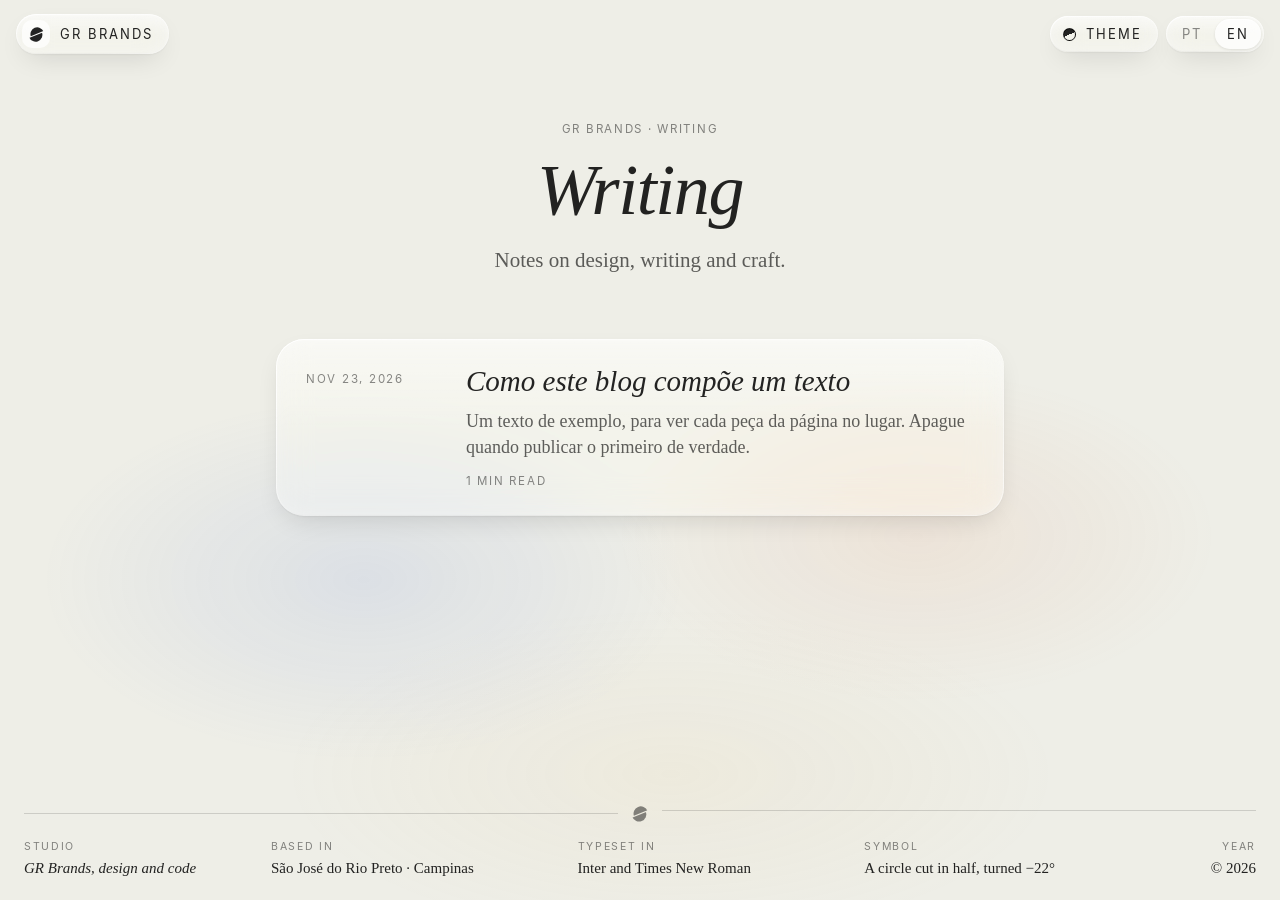
==== blog/index.html @ bfd40955 "Escritos (blog) e identidade GR no lugar dos elementos de referência - blog/: lista e página de text" ====
<!DOCTYPE html>
<html lang="pt-BR" data-page="blog">
<head>
  <meta charset="UTF-8" />
  <meta name="viewport" content="width=device-width, initial-scale=1.0, viewport-fit=cover" />
  <title>Escritos — GR Brands</title>
  <meta name="description" content="Notas sobre design, escrita e ofício." />
  <meta name="theme-color" content="#EEEEE7" />
  <link rel="icon" type="image/svg+xml" href="../img/favicon.svg" />
  <link rel="preload" href="../fonts/Inter-Regular.woff2" as="font" type="font/woff2" crossorigin />
  <link rel="stylesheet" href="../style.css" />
  <script>(function(){try{
    var h=document.documentElement,s=null,l=null;
    try{s=localStorage.getItem('grb-theme');l=localStorage.getItem('grb-lang');}catch(e){}
    var t=s||(matchMedia('(prefers-color-scheme: dark)').matches?'dark':'light');
    h.setAttribute('data-theme',t);
    if(!l)l=/^pt/i.test(navigator.language||'pt')?'pt':'en';
    h.setAttribute('data-lang',l);h.lang=l==='pt'?'pt-BR':'en';
    h.className+=' js';
  }catch(e){}})();</script>
</head>
<body>

<a class="skip" href="#conteudo" data-i18n="skip">Pular para o texto</a>
<div class="ambient" aria-hidden="true"></div>

<!-- ============ BARRA ============ -->
<header class="bar">
  <a class="bar__home glass" href="../" aria-label="GR Brands, início" data-i18n-aria="homeAria">
    <span class="bar__mark">
      <svg viewBox="22.5 22 84 84" aria-hidden="true">
            <defs>
              <clipPath id="br-t"><rect x="-60" y="-60" width="220" height="107"/></clipPath>
              <clipPath id="br-b"><rect x="-60" y="53" width="220" height="160"/></clipPath>
            </defs>
            <g transform="translate(25.30,24.00)"><g transform="scale(1.00125) translate(-16.0,-8.2)">
              <g fill="currentColor" transform="rotate(-22 50 50)">
                <g clip-path="url(#br-t)"><circle cx="50" cy="50" r="38" transform="translate(10,0)"/></g>
                <g clip-path="url(#br-b)"><circle cx="50" cy="50" r="38"/></g>
              </g>
            </g></g>
          </svg>
    </span>
    <span class="bar__label mono">GR Brands</span>
  </a>
  <div class="bar__tools">
    <button class="ctrl glass" id="themeToggle" type="button" aria-label="Mudar o tema">
      <span class="ctrl__icon" aria-hidden="true"></span>
      <span data-i18n="theme">Tema</span>
    </button>
    <div class="seg glass" role="group" aria-label="Idioma" data-i18n-aria="langGroup">
      <span class="seg__thumb" aria-hidden="true"></span>
      <button class="seg__btn" type="button" data-lang="pt" lang="pt-BR" aria-pressed="true">PT</button>
      <button class="seg__btn" type="button" data-lang="en" lang="en" aria-pressed="false">EN</button>
    </div>
  </div>
</header>

<!-- ============ ESCRITOS ============ -->
<main class="blog" id="conteudo">
  <header class="blog__head">
    <p class="eyebrow" data-i18n="blogEyebrow">GR Brands · Escritos</p>
    <h1 class="display" data-i18n="writing">Escritos</h1>
    <p class="blog__intro" data-i18n="blogIntro">Notas sobre design, escrita e ofício.</p>
  </header>

  <ol class="posts" id="posts"></ol>
  <p class="state" id="state" role="status">Carregando…</p>
  <noscript><p class="state">Os Escritos precisam de JavaScript ligado para abrir.</p></noscript>
</main>

<!-- ============ CÓLOFON ============
     A ficha técnica no pé da página. A régua é cortada pelo símbolo e a
     metade da direita sobe, como a metade de cima do círculo da marca. -->
<footer class="colophon">
  <div class="cut" aria-hidden="true">
    <span class="cut__a"></span>
    <svg viewBox="22.5 22 84 84">
      <defs>
        <clipPath id="cl-t"><rect x="-60" y="-60" width="220" height="107"/></clipPath>
        <clipPath id="cl-b"><rect x="-60" y="53" width="220" height="160"/></clipPath>
      </defs>
      <g transform="translate(25.30,24.00)"><g transform="scale(1.00125) translate(-16.0,-8.2)">
        <g fill="currentColor" transform="rotate(-22 50 50)">
          <g clip-path="url(#cl-t)"><circle cx="50" cy="50" r="38" transform="translate(10,0)"/></g>
          <g clip-path="url(#cl-b)"><circle cx="50" cy="50" r="38"/></g>
        </g>
      </g></g>
    </svg>
    <span class="cut__b"></span>
  </div>
  <dl class="colophon__grid">
    <div class="colophon__item colophon__brand"><dt data-i18n="colStudioK">Estúdio</dt><dd data-i18n="colStudio">GR Brands, design e código</dd></div>
    <div class="colophon__item"><dt data-i18n="colBaseK">Base</dt><dd>São José do Rio Preto · Campinas</dd></div>
    <div class="colophon__item"><dt data-i18n="colTypeK">Composição</dt><dd data-i18n="colType">Inter e Times New Roman</dd></div>
    <div class="colophon__item colophon__mark"><dt data-i18n="colMarkK">Símbolo</dt><dd data-i18n="colMark">Um círculo cortado ao meio, girado −22°</dd></div>
    <div class="colophon__item colophon__year"><dt data-i18n="colYearK">Ano</dt><dd>© 2026</dd></div>
  </dl>
</footer>

<script src="../vendor/marked-12.0.2.min.js" defer></script>
<script src="../app.js" defer></script>
<script src="blog.js" defer></script>
</body>
</html>
---- style.css ----
/* ==========================================================================
   GR Brands — página inicial e Escritos (blog)
   Uma página única de proporções contidas, com Liquid Glass e cantos
   arredondados. Sem efeitos de hover, de propósito: a interface muda por
   clique, toque e foco de teclado, nunca pela passagem do mouse.

   Identidade: o símbolo da GR é um círculo cortado ao meio e girado −22°.
   Esse corte reaparece no ícone de tema, na régua do cólofon, nos
   marcadores de lista e no ornamento que separa as partes de um texto.
   ========================================================================== */

/* ---------- Fontes ---------- */
@font-face { font-family: 'Inter'; src: url('fonts/Inter-Regular.woff2') format('woff2'); font-weight: 400; font-style: normal; font-display: swap; }
@font-face { font-family: 'Inter'; src: url('fonts/Inter-Medium.woff2') format('woff2'); font-weight: 500; font-style: normal; font-display: swap; }
@font-face { font-family: 'Inter'; src: url('fonts/Inter-SemiBold.woff2') format('woff2'); font-weight: 600; font-style: normal; font-display: swap; }

/* ---------- Tokens ---------- */
:root {
  --serif: 'Times New Roman', Times, 'Liberation Serif', Tinos, serif;
  --sans: 'Inter', system-ui, -apple-system, 'Segoe UI', Roboto, sans-serif;
  --code: ui-monospace, 'SF Mono', Menlo, Consolas, monospace;

  --background: #EEEEE7;
  --primary: rgba(0, 0, 0, .86);
  --secondary: rgba(0, 0, 0, .62);
  --tertiary: rgba(0, 0, 0, .46);
  --hairline: rgba(0, 0, 0, .14);
  --focus: #0C50FF;

  /* Liquid Glass */
  --glass-fill: rgba(255, 255, 255, .30);
  --glass-fill-strong: rgba(255, 255, 255, .72);
  --glass-blur: 16px;
  --glass-sat: 1.8;
  --glass-rim-a: rgba(255, 255, 255, .95);
  --glass-rim-b: rgba(255, 255, 255, .10);
  --glass-rim-c: rgba(255, 255, 255, .55);
  --glass-gloss: rgba(255, 255, 255, .45);
  --glass-shadow:
    inset 0 1px 1px rgba(255, 255, 255, .85),
    inset 0 -1px 1px rgba(0, 0, 0, .04),
    inset 0 0 14px rgba(255, 255, 255, .28),
    0 1px 2px rgba(0, 0, 0, .05),
    0 10px 28px -10px rgba(0, 0, 0, .16);

  /* Campo de cor: frio à esquerda, quente à direita, como as duas metades
     do símbolo. É o que o vidro refrata. */
  --ambient-a: rgba(64, 104, 214, .10);
  --ambient-b: rgba(222, 120, 72, .09);
  --ambient-c: rgba(230, 190, 110, .08);

  --radius-pill: 999px;
  --radius-card: 28px;
  --radius-tile: 30px;
  --ease: cubic-bezier(.4, 0, .2, 1);

  color-scheme: light;
}

html[data-theme="dark"] {
  --background: #1B1B1B;
  --primary: rgba(255, 255, 255, .94);
  --secondary: rgba(255, 255, 255, .74);
  --tertiary: rgba(255, 255, 255, .54);
  --hairline: rgba(255, 255, 255, .16);
  --focus: #6F9BFF;

  --glass-fill: rgba(255, 255, 255, .06);
  --glass-fill-strong: rgba(255, 255, 255, .18);
  --glass-rim-a: rgba(255, 255, 255, .45);
  --glass-rim-b: rgba(255, 255, 255, .04);
  --glass-rim-c: rgba(255, 255, 255, .22);
  --glass-gloss: rgba(255, 255, 255, .08);
  --glass-shadow:
    inset 0 1px 1px rgba(255, 255, 255, .18),
    inset 0 -1px 1px rgba(0, 0, 0, .30),
    inset 0 0 14px rgba(255, 255, 255, .04),
    0 1px 2px rgba(0, 0, 0, .30),
    0 12px 30px -10px rgba(0, 0, 0, .55);

  --ambient-a: rgba(64, 104, 214, .11);
  --ambient-b: rgba(222, 120, 72, .06);
  --ambient-c: rgba(230, 190, 110, .04);

  color-scheme: dark;
}

/* ---------- Base ---------- */
*, *::before, *::after { box-sizing: border-box; }
html { -webkit-text-size-adjust: 100%; text-size-adjust: 100%; }
body {
  margin: 0;
  min-height: 100svh;
  display: flex;
  flex-direction: column;
  background-color: var(--background);
  color: var(--primary);
  font-family: var(--sans);
  -webkit-font-smoothing: antialiased;
  -moz-osx-font-smoothing: grayscale;
  transition: background-color .25s var(--ease), color .25s var(--ease);
  overflow-x: clip;
}
::selection { background: #0C50FF; color: #EEEEE7; }
a { color: inherit; }
button { font: inherit; color: inherit; background: none; border: 0; padding: 0; cursor: pointer; }
ul, ol { list-style: none; margin: 0; padding: 0; }
svg { display: block; }

.sr-only {
  position: absolute; width: 1px; height: 1px; padding: 0; margin: -1px;
  overflow: hidden; clip: rect(0, 0, 0, 0); white-space: nowrap; border: 0;
}
.skip {
  position: fixed; top: 12px; left: 50%; z-index: 100;
  transform: translate(-50%, -200%);
  padding: 10px 16px; border-radius: var(--radius-pill);
  background: var(--primary); color: var(--background);
  font-size: 13px; text-decoration: none;
}
.skip:focus-visible { transform: translate(-50%, 0); }

/* Foco de teclado: o único realce além do clique. */
:focus { outline: none; }
:focus-visible { outline: 2px solid var(--focus); outline-offset: 3px; }

/* ---------- Tipografia ---------- */
.heading {
  margin: 0 auto;
  max-width: 34ch;
  font-family: var(--serif);
  font-style: italic;
  font-weight: 400;
  font-size: 30px;
  line-height: 1.2;
  letter-spacing: -.005em;
  text-align: center;
  text-wrap: balance;
}
.heading-link {
  text-decoration: underline;
  text-decoration-thickness: 1px;
  text-underline-offset: .2em;
  text-decoration-color: var(--tertiary);
  text-decoration-skip-ink: auto;
  border-radius: 2px;
}

.mono,
.mono-link,
.button-link,
.ctrl,
.seg__btn,
.eyebrow {
  font-family: var(--sans);
  font-size: 13px;
  font-weight: 400;
  text-transform: uppercase;
  letter-spacing: .15em;
  line-height: 1;
  font-feature-settings: 'case' 1;
}
.mono-link { text-decoration: none; white-space: nowrap; }
.eyebrow { margin: 0; font-size: 11.5px; color: var(--tertiary); }

/* ==========================================================================
   LIQUID GLASS
   Três camadas: o preenchimento translúcido com desfoque e saturação do que
   está atrás; o aro, um gradiente recortado em 1px que imita a luz batendo
   na borda; e o brilho, uma lâmina clara no topo que dá volume.
   ========================================================================== */
.glass {
  position: relative;
  isolation: isolate;
  background: var(--glass-fill);
  -webkit-backdrop-filter: blur(var(--glass-blur)) saturate(var(--glass-sat));
  backdrop-filter: blur(var(--glass-blur)) saturate(var(--glass-sat));
  border-radius: var(--radius-pill);
  box-shadow: var(--glass-shadow);
  transition: background-color .25s var(--ease), box-shadow .25s var(--ease), transform .18s var(--ease);
}
.glass::before {
  content: "";
  position: absolute;
  inset: 0;
  z-index: 1;
  border-radius: inherit;
  padding: 1px;
  background: linear-gradient(140deg,
    var(--glass-rim-a) 0%,
    var(--glass-rim-b) 32%,
    transparent 50%,
    var(--glass-rim-b) 68%,
    var(--glass-rim-c) 100%);
  -webkit-mask: linear-gradient(#000 0 0) content-box, linear-gradient(#000 0 0);
  -webkit-mask-composite: xor;
  mask: linear-gradient(#000 0 0) content-box, linear-gradient(#000 0 0);
  mask-composite: exclude;
  pointer-events: none;
}
.glass::after {
  content: "";
  position: absolute;
  inset: 1px;
  z-index: -1;
  border-radius: inherit;
  background: linear-gradient(180deg, var(--glass-gloss) 0%, transparent 52%);
  pointer-events: none;
}
.glass > * { position: relative; z-index: 2; }
/* Clique e toque: o vidro afunda um pouco. Não é hover. */
.glass:is(a, button):active { transform: scale(.97); }

@supports not ((backdrop-filter: blur(1px)) or (-webkit-backdrop-filter: blur(1px))) {
  .glass { background: var(--glass-fill-strong); }
}

.ambient {
  position: fixed;
  inset: -10%;
  z-index: -1;
  pointer-events: none;
  background:
    radial-gradient(30% 24% at 32% 62%, var(--ambient-a), transparent 70%),
    radial-gradient(28% 22% at 68% 58%, var(--ambient-b), transparent 70%),
    radial-gradient(36% 22% at 52% 80%, var(--ambient-c), transparent 70%);
}

/* ---------- Controles (tema + idioma) ---------- */
.controls {
  position: fixed;
  top: 16px;
  left: 16px;
  z-index: 20;
  display: flex;
  flex-direction: column;
  align-items: flex-start;
  gap: 10px;
}
.ctrl {
  display: inline-flex;
  align-items: center;
  gap: 10px;
  height: 36px;
  padding: 0 16px 0 13px;
}
/* O ícone do tema é o próprio corte do símbolo: um círculo com uma metade
   cheia, girado −22°. No escuro, ele dá meia-volta. */
.ctrl__icon {
  width: 13px;
  height: 13px;
  border-radius: 50%;
  border: 1.25px solid currentColor;
  background: linear-gradient(158deg, currentColor 50%, transparent 50%);
  transition: transform .5s cubic-bezier(.3, 1.3, .5, 1);
}
html[data-theme="dark"] .ctrl__icon { transform: rotate(180deg); }

.seg {
  display: inline-grid;
  grid-template-columns: 1fr 1fr;
  height: 36px;
  padding: 3px;
}
.seg__btn {
  min-width: 46px;
  padding: 0 12px;
  border-radius: var(--radius-pill);
  color: var(--tertiary);
  transition: color .25s var(--ease);
}
.seg__btn[aria-pressed="true"] { color: var(--primary); }
.seg > .seg__thumb {
  position: absolute;
  z-index: 1;
  top: 3px;
  bottom: 3px;
  left: 3px;
  width: calc(50% - 3px);
  border-radius: var(--radius-pill);
  background: var(--glass-fill-strong);
  box-shadow: inset 0 1px 0 rgba(255, 255, 255, .7), 0 1px 3px rgba(0, 0, 0, .10);
  transition: transform .35s cubic-bezier(.3, 1.4, .5, 1);
}
html[data-theme="dark"] .seg > .seg__thumb { box-shadow: inset 0 1px 0 rgba(255, 255, 255, .16), 0 1px 3px rgba(0, 0, 0, .4); }
html[data-lang="en"] .seg > .seg__thumb { transform: translateX(100%); }

/* ---------- Página inicial ---------- */
.page {
  flex: 1 0 auto;
  display: flex;
  flex-direction: column;
  align-items: center;
  justify-content: center;
  padding: 88px 16px 56px;
}

/* A pastilha: a mesma placa de vidro em que o símbolo pousa na abertura. */
.tile-wrap { display: flex; justify-content: center; }
.tile {
  display: grid;
  place-items: center;
  width: 108px;
  height: 108px;
  border-radius: var(--radius-tile);
  text-decoration: none;
}
.tile svg { width: 54px; height: 54px; }

.lead {
  width: 100%;
  max-width: 700px;
  margin: 0 auto;
  padding-top: 64px;
}

.apps {
  margin-top: 60px;
  display: flex;
  justify-content: center;
  align-items: center;
  gap: 16px;
}
.button-link {
  display: inline-flex;
  align-items: center;
  justify-content: center;
  gap: 12px;
  height: 46px;
  padding: 0 22px 0 18px;
  text-decoration: none;
  white-space: nowrap;
}

.foot {
  margin-top: 40px;
  display: flex;
  justify-content: center;
  width: 100%;
}
.foot__nav {
  display: flex;
  align-items: center;
  gap: 4px;
  padding: 5px;
}
.foot__nav .mono-link {
  display: inline-flex;
  align-items: center;
  height: 38px;
  padding: 0 18px;
  border-radius: var(--radius-pill);
}

/* ==========================================================================
   CÓLOFON
   A ficha técnica no pé da página, à maneira dos impressores: quem fez, de
   onde, com que letras. A régua acima é cortada pelo símbolo e a metade da
   direita sobe, como a metade de cima do círculo da marca.
   ========================================================================== */
.colophon {
  flex: none;
  width: 100%;
  padding: 0 24px 22px;
  color: var(--secondary);
}
.cut {
  display: grid;
  grid-template-columns: 1fr auto 1fr;
  align-items: center;
  gap: 14px;
  height: 16px;
  margin-bottom: 18px;
}
.cut__a, .cut__b { height: 1px; background: var(--hairline); }
.cut__b { transform: translateY(-3px); }
.cut svg { width: 16px; height: 16px; color: var(--tertiary); }

.colophon__grid {
  display: grid;
  grid-template-columns: 1.1fr 1.4fr 1.3fr 1.6fr auto;
  gap: 8px 28px;
  margin: 0;
}
.colophon__item { margin: 0; }
.colophon dt {
  margin-bottom: 6px;
  font-size: 10.5px;
  letter-spacing: .16em;
  text-transform: uppercase;
  color: var(--tertiary);
}
.colophon dd {
  margin: 0;
  font-family: var(--serif);
  font-size: 15px;
  line-height: 1.3;
  color: var(--primary);
}
.colophon__brand dd { font-style: italic; }
.colophon__year { text-align: right; }

/* ---------- Entrada (depois da abertura de vidro) ---------- */
html.js .reveal {
  opacity: 0;
  transform: translateY(10px);
  transition: opacity .7s var(--ease), transform .9s cubic-bezier(.2, .8, .2, 1);
}
html.js .reveal.is-in { opacity: 1; transform: none; }
html.js .r1 { transition-delay: .05s; }
html.js .r2 { transition-delay: .16s; }
html.js .r3 { transition-delay: .28s; }
html.js .r4 { transition-delay: .38s; }
html.js .r5 { transition-delay: .48s; }

/* ==========================================================================
   ESCRITOS (blog)
   ========================================================================== */
.bar {
  position: sticky;
  top: 0;
  z-index: 20;
  display: flex;
  justify-content: space-between;
  align-items: center;
  gap: 12px;
  padding: 14px 16px;
}
.bar__home {
  display: inline-flex;
  align-items: center;
  gap: 10px;
  height: 40px;
  padding: 0 16px 0 6px;
  text-decoration: none;
}
.bar__mark {
  display: grid;
  place-items: center;
  width: 28px;
  height: 28px;
  border-radius: 10px;
  background: var(--glass-fill-strong);
}
.bar__mark svg { width: 15px; height: 15px; }
.bar__tools { display: flex; align-items: center; gap: 8px; }

.blog {
  flex: 1 0 auto;
  width: 100%;
  max-width: 760px;
  margin: 0 auto;
  padding: 56px 16px 96px;
}
.blog__head { text-align: center; }
.display {
  margin: 18px 0 0;
  font-family: var(--serif);
  font-style: italic;
  font-weight: 400;
  font-size: 72px;
  line-height: 1;
  letter-spacing: -.02em;
}
.blog__intro {
  margin: 20px auto 0;
  max-width: 30ch;
  font-family: var(--serif);
  font-size: 21px;
  line-height: 1.4;
  color: var(--secondary);
  text-wrap: balance;
}

.posts { margin-top: 64px; display: grid; gap: 14px; }
.post-card {
  display: grid;
  grid-template-columns: 132px 1fr;
  gap: 6px 28px;
  padding: 26px 30px 28px;
  border-radius: var(--radius-card);
  text-decoration: none;
}
.post-card__date { grid-row: 1 / span 3; padding-top: 9px; }
.post-card__title {
  margin: 0;
  font-family: var(--serif);
  font-style: italic;
  font-weight: 400;
  font-size: 29px;
  line-height: 1.15;
  text-wrap: balance;
}
.post-card__dek {
  margin: 4px 0 0;
  font-family: var(--serif);
  font-size: 18px;
  line-height: 1.45;
  color: var(--secondary);
}
.post-card__meta { margin-top: 10px; }

.state {
  margin: 64px auto 0;
  max-width: 34ch;
  font-family: var(--serif);
  font-style: italic;
  font-size: 21px;
  line-height: 1.4;
  text-align: center;
  color: var(--secondary);
}

/* ---------- Texto ---------- */
.post { width: 100%; max-width: 680px; margin: 0 auto; }
.post__head { text-align: center; padding-bottom: 48px; }
.post__title {
  margin: 22px auto 0;
  max-width: 18ch;
  font-family: var(--serif);
  font-style: italic;
  font-weight: 400;
  font-size: 56px;
  line-height: 1.04;
  letter-spacing: -.015em;
  text-wrap: balance;
}
.post__dek {
  margin: 22px auto 0;
  max-width: 32ch;
  font-family: var(--serif);
  font-size: 22px;
  line-height: 1.4;
  color: var(--secondary);
  text-wrap: balance;
}

.prose {
  font-family: var(--serif);
  font-size: 21px;
  line-height: 1.62;
  color: var(--primary);
  hyphens: auto;
  -webkit-hyphens: auto;
  hanging-punctuation: first;
  font-variant-numeric: oldstyle-nums;
}
.prose > * { margin: 0; }
.prose > * + * { margin-top: 1.05em; }
/* Capitular no primeiro parágrafo: três linhas de altura, sem enfeite. */
.prose > p:first-child::first-letter {
  float: left;
  margin: .07em .09em 0 0;
  font-size: 3.4em;
  line-height: .8;
}
.prose h2 {
  margin-top: 2.1em;
  font-style: italic;
  font-weight: 400;
  font-size: 1.45em;
  line-height: 1.2;
  text-wrap: balance;
}
.prose h3 {
  margin-top: 2.2em;
  font-family: var(--sans);
  font-size: 12.5px;
  font-weight: 500;
  letter-spacing: .16em;
  text-transform: uppercase;
  color: var(--secondary);
}
.prose h2 + *, .prose h3 + * { margin-top: .7em; }
.prose a {
  text-decoration: underline;
  text-decoration-thickness: 1px;
  text-underline-offset: .18em;
  text-decoration-color: var(--tertiary);
}
.prose strong { font-weight: 700; }
.prose blockquote {
  margin: 1.8em 0;
  padding: 0 0 0 1.1em;
  border-left: 1px solid var(--hairline);
  font-style: italic;
  font-size: 1.22em;
  line-height: 1.4;
}
.prose blockquote p { margin: 0; }
.prose blockquote p + p { margin-top: .6em; }
.prose ul, .prose ol { padding-left: 1.3em; }
.prose ul > li { position: relative; }
/* O marcador da lista é o círculo cortado, em miniatura. */
.prose ul > li::before {
  content: "";
  position: absolute;
  left: -1.1em;
  top: .62em;
  width: .36em;
  height: .36em;
  border-radius: 50%;
  border: 1px solid currentColor;
  background: linear-gradient(158deg, currentColor 50%, transparent 50%);
}
.prose ol { list-style: decimal; }
.prose ol > li::marker { font-variant-numeric: lining-nums; color: var(--secondary); }
.prose li + li { margin-top: .4em; }
.prose img {
  display: block;
  width: 100%;
  height: auto;
  border-radius: 22px;
}
.prose p:has(> img:only-child) { margin-top: 1.8em; margin-bottom: 1.8em; }
.prose figure { margin: 2em 0; }
.prose figcaption {
  margin-top: 12px;
  font-family: var(--sans);
  font-size: 13px;
  line-height: 1.45;
  color: var(--tertiary);
  text-align: center;
}
.prose code {
  font-family: var(--code);
  font-size: .78em;
  padding: .1em .35em;
  border-radius: 6px;
  background: var(--glass-fill-strong);
}
.prose pre {
  overflow-x: auto;
  padding: 20px 22px;
  border-radius: 20px;
  background: var(--glass-fill-strong);
  font-size: 15px;
  line-height: 1.55;
  hyphens: none;
}
.prose pre code { padding: 0; background: none; font-size: inherit; }
/* O separador é o símbolo, pequeno, no centro da linha. */
.prose hr,
.ornament {
  display: block;
  width: 100%;
  height: 18px;
  margin: 2.4em auto;
  border: 0;
  background: var(--tertiary);
  -webkit-mask: url('img/grb-simbolo.svg') center / 18px 18px no-repeat;
  mask: url('img/grb-simbolo.svg') center / 18px 18px no-repeat;
}
.prose table { width: 100%; border-collapse: collapse; font-size: .85em; }
.prose th, .prose td { padding: .5em .6em; border-bottom: 1px solid var(--hairline); text-align: left; }

.post__end { margin-top: 8px; display: grid; gap: 14px; }
.post__pager { display: grid; grid-template-columns: 1fr 1fr; gap: 14px; }
.pager-card {
  display: grid;
  align-content: start;
  gap: 10px;
  padding: 20px 24px 22px;
  border-radius: 24px;
  text-decoration: none;
}
.pager-card--next { grid-column: 2; text-align: right; }
.pager-card__title {
  font-family: var(--serif);
  font-style: italic;
  font-size: 21px;
  line-height: 1.2;
}
.post__back { justify-self: center; margin-top: 18px; }

/* ---------- Telas menores ---------- */
@media (max-width: 799px) {
  .controls {
    position: absolute;
    flex-direction: row;
    justify-content: space-between;
    align-items: center;
    left: 16px;
    right: 16px;
  }
  .page { justify-content: flex-start; padding: 104px 16px 56px; }
  .tile { width: 120px; height: 120px; border-radius: 34px; }
  .tile svg { width: 60px; height: 60px; }
  .lead { padding-top: 52px; }
  .heading { font-size: 30px; max-width: 19ch; }
  .apps { flex-direction: column; gap: 14px; margin-top: 48px; }
  .apps li { width: 100%; max-width: 300px; }
  .button-link { width: 100%; height: 52px; }

  .foot { margin-top: 40px; }
  .foot__nav {
    flex-direction: column;
    align-items: stretch;
    width: 100%;
    max-width: 300px;
    padding: 6px;
    gap: 2px;
    border-radius: var(--radius-card);
  }
  .foot__nav .mono-link { justify-content: center; height: 50px; border-radius: 22px; }

  .colophon { padding: 0 20px 28px; }
  .colophon__grid { grid-template-columns: 1fr 1fr; gap: 20px; }
  .colophon__mark { grid-column: 1 / -1; }
  .colophon__year { text-align: left; }

  .bar__label { display: none; }
  .bar__home { width: 40px; padding: 0; justify-content: center; }
  .display { font-size: 56px; }
  .blog { padding-top: 40px; }
  .blog__intro { font-size: 19px; }
  .posts { margin-top: 44px; }
  .post-card { grid-template-columns: 1fr; padding: 22px 22px 24px; border-radius: 24px; }
  .post-card__date { grid-row: auto; padding-top: 0; margin-bottom: 6px; }
  .post-card__title { font-size: 26px; }
  .post__title { font-size: 40px; }
  .post__dek { font-size: 19px; }
  .prose { font-size: 19px; line-height: 1.6; }
  .post__pager { grid-template-columns: 1fr; }
  .pager-card--next { grid-column: auto; text-align: left; }
}

@media (max-width: 359px) {
  .heading { font-size: 28px; }
  .mono-link, .button-link, .ctrl, .seg__btn { letter-spacing: .1em; }
}

/* ---------- Movimento reduzido ---------- */
@media (prefers-reduced-motion: reduce) {
  *, *::before, *::after { transition-duration: .01ms !important; transition-delay: 0s !important; animation-duration: .01ms !important; }
  html.js .reveal { transform: none; }
}
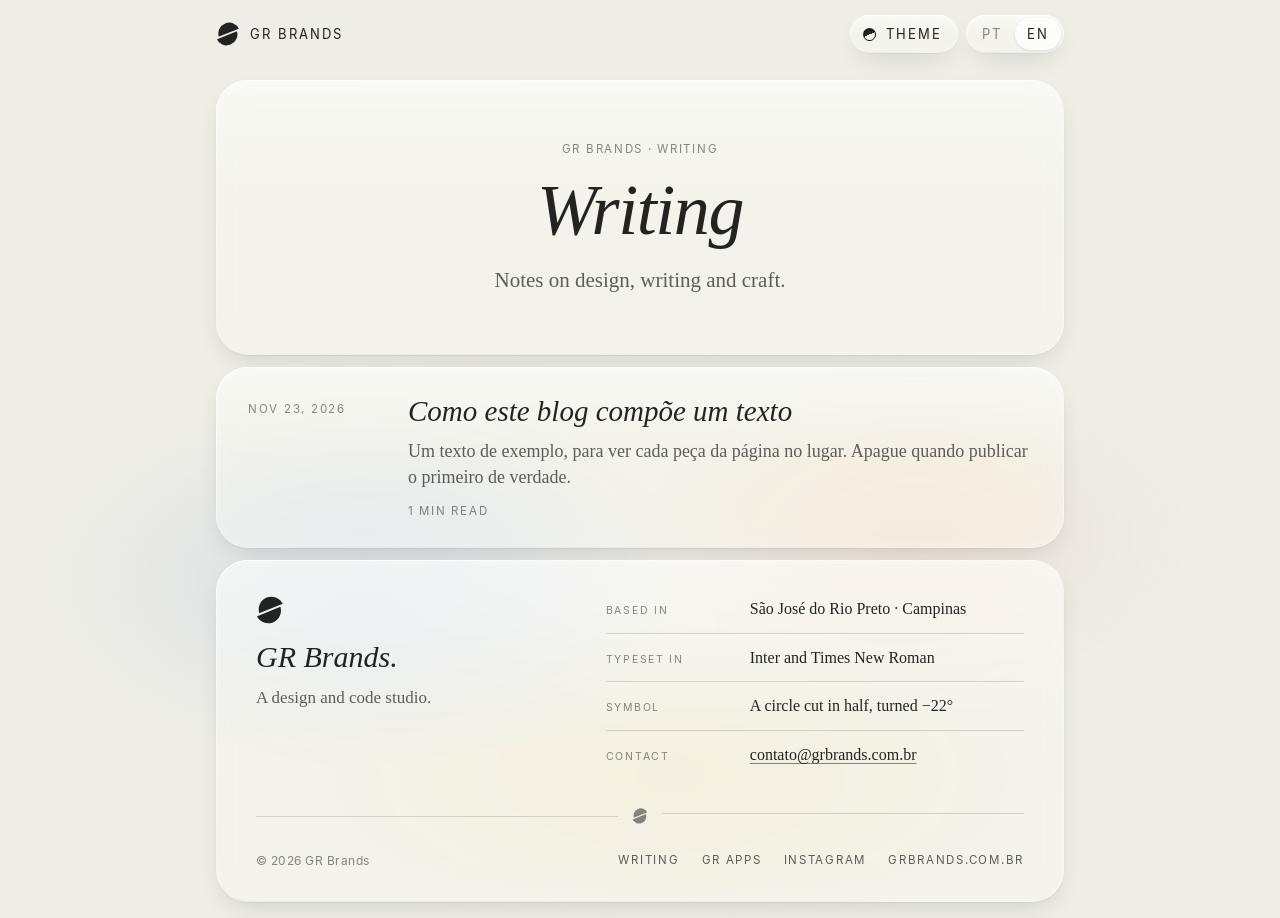
==== commit 8d360f93: "Seções em blocos arredondados, logo sem vidro e rodapé reorganizado - Página inicial em três blocos:" ====
--- a/blog/index.html
+++ b/blog/index.html
@@ -24,79 +24,107 @@
 <a class="skip" href="#conteudo" data-i18n="skip">Pular para o texto</a>
 <div class="ambient" aria-hidden="true"></div>
 
-<!-- ============ BARRA ============ -->
-<header class="bar">
-  <a class="bar__home glass" href="../" aria-label="GR Brands, início" data-i18n-aria="homeAria">
-    <span class="bar__mark">
+<div class="shell shell--read">
+
+  <!-- ============ BARRA ============ -->
+  <header class="topbar">
+    <a class="brand" href=".././" aria-label="GR Brands, início" data-i18n-aria="homeAria">
       <svg viewBox="22.5 22 84 84" aria-hidden="true">
-            <defs>
-              <clipPath id="br-t"><rect x="-60" y="-60" width="220" height="107"/></clipPath>
-              <clipPath id="br-b"><rect x="-60" y="53" width="220" height="160"/></clipPath>
-            </defs>
-            <g transform="translate(25.30,24.00)"><g transform="scale(1.00125) translate(-16.0,-8.2)">
-              <g fill="currentColor" transform="rotate(-22 50 50)">
-                <g clip-path="url(#br-t)"><circle cx="50" cy="50" r="38" transform="translate(10,0)"/></g>
-                <g clip-path="url(#br-b)"><circle cx="50" cy="50" r="38"/></g>
-              </g>
-            </g></g>
-          </svg>
-    </span>
-    <span class="bar__label mono">GR Brands</span>
-  </a>
-  <div class="bar__tools">
-    <button class="ctrl glass" id="themeToggle" type="button" aria-label="Mudar o tema">
-      <span class="ctrl__icon" aria-hidden="true"></span>
-      <span data-i18n="theme">Tema</span>
-    </button>
-    <div class="seg glass" role="group" aria-label="Idioma" data-i18n-aria="langGroup">
-      <span class="seg__thumb" aria-hidden="true"></span>
-      <button class="seg__btn" type="button" data-lang="pt" lang="pt-BR" aria-pressed="true">PT</button>
-      <button class="seg__btn" type="button" data-lang="en" lang="en" aria-pressed="false">EN</button>
+        <defs>
+          <clipPath id="br-t"><rect x="-60" y="-60" width="220" height="107"/></clipPath>
+          <clipPath id="br-b"><rect x="-60" y="53" width="220" height="160"/></clipPath>
+        </defs>
+        <g transform="translate(25.30,24.00)"><g transform="scale(1.00125) translate(-16.0,-8.2)">
+          <g fill="currentColor" transform="rotate(-22 50 50)">
+            <g clip-path="url(#br-t)"><circle cx="50" cy="50" r="38" transform="translate(10,0)"/></g>
+            <g clip-path="url(#br-b)"><circle cx="50" cy="50" r="38"/></g>
+          </g>
+        </g></g>
+      </svg>
+      <span class="brand__label mono">GR Brands</span>
+    </a>
+    <div class="topbar__tools">
+      <button class="ctrl glass" id="themeToggle" type="button" aria-label="Mudar o tema">
+        <span class="ctrl__icon" aria-hidden="true"></span>
+        <span data-i18n="theme">Tema</span>
+      </button>
+      <div class="seg glass" role="group" aria-label="Idioma" data-i18n-aria="langGroup">
+        <span class="seg__thumb" aria-hidden="true"></span>
+        <button class="seg__btn" type="button" data-lang="pt" lang="pt-BR" aria-pressed="true">PT</button>
+        <button class="seg__btn" type="button" data-lang="en" lang="en" aria-pressed="false">EN</button>
+      </div>
     </div>
-  </div>
-</header>
-
-<!-- ============ ESCRITOS ============ -->
-<main class="blog" id="conteudo">
-  <header class="blog__head">
-    <p class="eyebrow" data-i18n="blogEyebrow">GR Brands · Escritos</p>
-    <h1 class="display" data-i18n="writing">Escritos</h1>
-    <p class="blog__intro" data-i18n="blogIntro">Notas sobre design, escrita e ofício.</p>
   </header>
 
-  <ol class="posts" id="posts"></ol>
-  <p class="state" id="state" role="status">Carregando…</p>
-  <noscript><p class="state">Os Escritos precisam de JavaScript ligado para abrir.</p></noscript>
-</main>
+  <!-- ============ ESCRITOS ============ -->
+  <main class="shell__main" id="conteudo">
+    <header class="blog__head panel glass">
+      <p class="eyebrow" data-i18n="blogEyebrow">GR Brands · Escritos</p>
+      <h1 class="display" data-i18n="writing">Escritos</h1>
+      <p class="blog__intro" data-i18n="blogIntro">Notas sobre design, escrita e ofício.</p>
+    </header>
 
-<!-- ============ CÓLOFON ============
-     A ficha técnica no pé da página. A régua é cortada pelo símbolo e a
-     metade da direita sobe, como a metade de cima do círculo da marca. -->
-<footer class="colophon">
-  <div class="cut" aria-hidden="true">
-    <span class="cut__a"></span>
-    <svg viewBox="22.5 22 84 84">
-      <defs>
-        <clipPath id="cl-t"><rect x="-60" y="-60" width="220" height="107"/></clipPath>
-        <clipPath id="cl-b"><rect x="-60" y="53" width="220" height="160"/></clipPath>
-      </defs>
-      <g transform="translate(25.30,24.00)"><g transform="scale(1.00125) translate(-16.0,-8.2)">
-        <g fill="currentColor" transform="rotate(-22 50 50)">
-          <g clip-path="url(#cl-t)"><circle cx="50" cy="50" r="38" transform="translate(10,0)"/></g>
-          <g clip-path="url(#cl-b)"><circle cx="50" cy="50" r="38"/></g>
-        </g>
-      </g></g>
-    </svg>
-    <span class="cut__b"></span>
-  </div>
-  <dl class="colophon__grid">
-    <div class="colophon__item colophon__brand"><dt data-i18n="colStudioK">Estúdio</dt><dd data-i18n="colStudio">GR Brands, design e código</dd></div>
-    <div class="colophon__item"><dt data-i18n="colBaseK">Base</dt><dd>São José do Rio Preto · Campinas</dd></div>
-    <div class="colophon__item"><dt data-i18n="colTypeK">Composição</dt><dd data-i18n="colType">Inter e Times New Roman</dd></div>
-    <div class="colophon__item colophon__mark"><dt data-i18n="colMarkK">Símbolo</dt><dd data-i18n="colMark">Um círculo cortado ao meio, girado −22°</dd></div>
-    <div class="colophon__item colophon__year"><dt data-i18n="colYearK">Ano</dt><dd>© 2026</dd></div>
-  </dl>
-</footer>
+    <ol class="posts" id="posts"></ol>
+    <p class="state panel glass" id="state" role="status">Carregando…</p>
+    <noscript><p class="state panel glass">Os Escritos precisam de JavaScript ligado para abrir.</p></noscript>
+  </main>
+
+  <!-- ============ CÓLOFON ============
+       A ficha técnica no pé da página. A régua do fim é cortada pelo
+       símbolo e a metade da direita sobe, como a metade de cima do círculo
+       da marca. -->
+  <footer class="colophon panel glass">
+    <div class="colophon__top">
+      <div class="colophon__brand">
+        <svg viewBox="22.5 22 84 84" aria-hidden="true">
+        <defs>
+          <clipPath id="cb-t"><rect x="-60" y="-60" width="220" height="107"/></clipPath>
+          <clipPath id="cb-b"><rect x="-60" y="53" width="220" height="160"/></clipPath>
+        </defs>
+        <g transform="translate(25.30,24.00)"><g transform="scale(1.00125) translate(-16.0,-8.2)">
+          <g fill="currentColor" transform="rotate(-22 50 50)">
+            <g clip-path="url(#cb-t)"><circle cx="50" cy="50" r="38" transform="translate(10,0)"/></g>
+            <g clip-path="url(#cb-b)"><circle cx="50" cy="50" r="38"/></g>
+          </g>
+        </g></g>
+      </svg>
+        <p class="colophon__name">GR Brands.</p>
+        <p class="colophon__tag" data-i18n="colTag">Estúdio de design e código.</p>
+      </div>
+      <dl class="colophon__specs">
+        <div class="colophon__row"><dt data-i18n="colBaseK">Base</dt><dd>São José do Rio Preto · Campinas</dd></div>
+        <div class="colophon__row"><dt data-i18n="colTypeK">Composição</dt><dd data-i18n="colType">Inter e Times New Roman</dd></div>
+        <div class="colophon__row"><dt data-i18n="colMarkK">Símbolo</dt><dd data-i18n="colMark">Um círculo cortado ao meio, girado −22°</dd></div>
+        <div class="colophon__row"><dt data-i18n="colContactK">Contato</dt><dd><a href="mailto:contato@grbrands.com.br">contato@grbrands.com.br</a></dd></div>
+      </dl>
+    </div>
+    <div class="cut" aria-hidden="true">
+      <span class="cut__a"></span>
+      <svg viewBox="22.5 22 84 84" aria-hidden="true">
+        <defs>
+          <clipPath id="cc-t"><rect x="-60" y="-60" width="220" height="107"/></clipPath>
+          <clipPath id="cc-b"><rect x="-60" y="53" width="220" height="160"/></clipPath>
+        </defs>
+        <g transform="translate(25.30,24.00)"><g transform="scale(1.00125) translate(-16.0,-8.2)">
+          <g fill="currentColor" transform="rotate(-22 50 50)">
+            <g clip-path="url(#cc-t)"><circle cx="50" cy="50" r="38" transform="translate(10,0)"/></g>
+            <g clip-path="url(#cc-b)"><circle cx="50" cy="50" r="38"/></g>
+          </g>
+        </g></g>
+      </svg>
+      <span class="cut__b"></span>
+    </div>
+    <div class="colophon__bottom">
+      <p class="colophon__copy">© 2026 GR Brands</p>
+      <ul class="colophon__links">
+        <li><a href="../blog/" data-i18n="writing">Escritos</a></li>
+        <li><a href="https://grbrands.com.br/apps/" target="_blank" rel="noopener noreferrer">GR Apps</a></li>
+        <li><a href="https://www.instagram.com/grbrands.studio/" target="_blank" rel="noopener noreferrer">Instagram</a></li>
+        <li><a href="https://grbrands.com.br/" target="_blank" rel="noopener noreferrer">grbrands.com.br</a></li>
+      </ul>
+    </div>
+  </footer>
+</div>
 
 <script src="../vendor/marked-12.0.2.min.js" defer></script>
 <script src="../app.js" defer></script>
--- a/style.css
+++ b/style.css
@@ -1,7 +1,7 @@
 /* ==========================================================================
    GR Brands — página inicial e Escritos (blog)
-   Uma página única de proporções contidas, com Liquid Glass e cantos
-   arredondados. Sem efeitos de hover, de propósito: a interface muda por
+   Seções em retângulos arredondados de Liquid Glass, com o logo sempre
+   chapado, fora do vidro. Sem efeitos de hover, de propósito: a interface muda por
    clique, toque e foco de teclado, nunca pela passagem do mouse.
 
    Identidade: o símbolo da GR é um círculo cortado ao meio e girado −22°.
@@ -51,7 +51,7 @@
 
   --radius-pill: 999px;
   --radius-card: 28px;
-  --radius-tile: 30px;
+  --radius-panel: 32px;
   --ease: cubic-bezier(.4, 0, .2, 1);
 
   color-scheme: light;
@@ -226,22 +226,59 @@
     radial-gradient(36% 22% at 52% 80%, var(--ambient-c), transparent 70%);
 }
 
-/* ---------- Controles (tema + idioma) ---------- */
-.controls {
-  position: fixed;
-  top: 16px;
-  left: 16px;
+
+/* ==========================================================================
+   ESTRUTURA
+   Uma coluna central de blocos. Cada seção é um retângulo arredondado
+   próprio, separado do vizinho por 12px de fundo.
+   ========================================================================== */
+.shell {
+  flex: 1 0 auto;
+  width: 100%;
+  max-width: 1040px;
+  margin: 0 auto;
+  padding: 0 16px 16px;
+  display: flex;
+  flex-direction: column;
+  gap: 12px;
+}
+.shell--read { max-width: 880px; }
+
+.panel { border-radius: var(--radius-panel); }
+
+/* ---------- Barra do topo ---------- */
+.topbar {
+  position: sticky;
+  top: 0;
   z-index: 20;
   display: flex;
-  flex-direction: column;
-  align-items: flex-start;
+  justify-content: space-between;
+  align-items: center;
+  gap: 12px;
+  min-height: 68px;
+  padding: 12px 0;
+}
+.topbar--end { position: relative; justify-content: flex-end; }
+.topbar__tools { display: flex; align-items: center; gap: 8px; }
+
+/* O logo é sempre chapado: só o símbolo, sem vidro. */
+.brand {
+  display: inline-flex;
+  align-items: center;
   gap: 10px;
-}
+  min-height: 44px;
+  padding-right: 6px;
+  border-radius: 12px;
+  text-decoration: none;
+}
+.brand svg { width: 24px; height: 24px; }
+
+/* ---------- Controles (tema + idioma) ---------- */
 .ctrl {
   display: inline-flex;
   align-items: center;
   gap: 10px;
-  height: 36px;
+  height: 38px;
   padding: 0 16px 0 13px;
 }
 /* O ícone do tema é o próprio corte do símbolo: um círculo com uma metade
@@ -259,7 +296,7 @@
 .seg {
   display: inline-grid;
   grid-template-columns: 1fr 1fr;
-  height: 36px;
+  height: 38px;
   padding: 3px;
 }
 .seg__btn {
@@ -285,106 +322,105 @@
 html[data-theme="dark"] .seg > .seg__thumb { box-shadow: inset 0 1px 0 rgba(255, 255, 255, .16), 0 1px 3px rgba(0, 0, 0, .4); }
 html[data-lang="en"] .seg > .seg__thumb { transform: translateX(100%); }
 
-/* ---------- Página inicial ---------- */
-.page {
-  flex: 1 0 auto;
+/* ==========================================================================
+   PÁGINA INICIAL
+   ========================================================================== */
+.hero {
   display: flex;
   flex-direction: column;
   align-items: center;
   justify-content: center;
-  padding: 88px 16px 56px;
-}
-
-/* A pastilha: a mesma placa de vidro em que o símbolo pousa na abertura. */
-.tile-wrap { display: flex; justify-content: center; }
-.tile {
-  display: grid;
-  place-items: center;
-  width: 108px;
-  height: 108px;
-  border-radius: var(--radius-tile);
-  text-decoration: none;
-}
-.tile svg { width: 54px; height: 54px; }
-
-.lead {
-  width: 100%;
-  max-width: 700px;
-  margin: 0 auto;
-  padding-top: 64px;
-}
+  min-height: clamp(480px, 62svh, 640px);
+  padding: 72px 32px 76px;
+  text-align: center;
+}
+.hero__mark { display: block; border-radius: 50%; }
+.hero__mark svg { width: 64px; height: 64px; }
+
+.hero .heading { margin-top: 52px; }
+.shell__main { display: grid; gap: 12px; }
 
 .apps {
-  margin-top: 60px;
+  margin-top: 52px;
   display: flex;
   justify-content: center;
   align-items: center;
-  gap: 16px;
+  gap: 14px;
 }
 .button-link {
   display: inline-flex;
   align-items: center;
   justify-content: center;
   gap: 12px;
-  height: 46px;
+  height: 48px;
   padding: 0 22px 0 18px;
   text-decoration: none;
   white-space: nowrap;
 }
 
-.foot {
-  margin-top: 40px;
+/* Navegação: um bloco só, com os links distribuídos. */
+.navpanel {
   display: flex;
   justify-content: center;
-  width: 100%;
-}
-.foot__nav {
-  display: flex;
-  align-items: center;
+  align-items: center;
+  flex-wrap: wrap;
   gap: 4px;
-  padding: 5px;
-}
-.foot__nav .mono-link {
+  padding: 11px;
+}
+.navpanel .mono-link {
   display: inline-flex;
   align-items: center;
-  height: 38px;
-  padding: 0 18px;
-  border-radius: var(--radius-pill);
+  justify-content: center;
+  height: 48px;
+  padding: 0 22px;
+  border-radius: 22px;
 }
 
 /* ==========================================================================
    CÓLOFON
    A ficha técnica no pé da página, à maneira dos impressores: quem fez, de
-   onde, com que letras. A régua acima é cortada pelo símbolo e a metade da
-   direita sobe, como a metade de cima do círculo da marca.
+   onde, com que letras. A régua do fim é cortada pelo símbolo e a metade
+   da direita sobe, como a metade de cima do círculo da marca.
    ========================================================================== */
 .colophon {
-  flex: none;
-  width: 100%;
-  padding: 0 24px 22px;
+  padding: 36px 40px 26px;
   color: var(--secondary);
 }
-.cut {
+.colophon__top {
   display: grid;
-  grid-template-columns: 1fr auto 1fr;
-  align-items: center;
-  gap: 14px;
-  height: 16px;
-  margin-bottom: 18px;
-}
-.cut__a, .cut__b { height: 1px; background: var(--hairline); }
-.cut__b { transform: translateY(-3px); }
-.cut svg { width: 16px; height: 16px; color: var(--tertiary); }
-
-.colophon__grid {
+  grid-template-columns: minmax(0, 1fr) minmax(0, 1.35fr);
+  gap: 40px;
+  align-items: start;
+}
+.colophon__brand { display: grid; gap: 14px; justify-items: start; }
+.colophon__brand svg { width: 28px; height: 28px; color: var(--primary); }
+.colophon__name {
+  margin: 4px 0 0;
+  font-family: var(--serif);
+  font-style: italic;
+  font-size: 30px;
+  line-height: 1;
+  color: var(--primary);
+}
+.colophon__tag {
+  margin: 0;
+  max-width: 26ch;
+  font-family: var(--serif);
+  font-size: 17px;
+  line-height: 1.4;
+}
+
+.colophon__specs { margin: 0; }
+.colophon__row {
   display: grid;
-  grid-template-columns: 1.1fr 1.4fr 1.3fr 1.6fr auto;
-  gap: 8px 28px;
-  margin: 0;
-}
-.colophon__item { margin: 0; }
+  grid-template-columns: 128px minmax(0, 1fr);
+  gap: 16px;
+  align-items: baseline;
+  padding: 13px 0;
+  border-top: 1px solid var(--hairline);
+}
+.colophon__row:first-child { border-top: 0; padding-top: 2px; }
 .colophon dt {
-  margin-bottom: 6px;
   font-size: 10.5px;
   letter-spacing: .16em;
   text-transform: uppercase;
@@ -393,12 +429,44 @@
 .colophon dd {
   margin: 0;
   font-family: var(--serif);
-  font-size: 15px;
-  line-height: 1.3;
+  font-size: 16px;
+  line-height: 1.35;
   color: var(--primary);
 }
-.colophon__brand dd { font-style: italic; }
-.colophon__year { text-align: right; }
+.colophon dd a { text-decoration: underline; text-decoration-thickness: 1px; text-underline-offset: .18em; text-decoration-color: var(--tertiary); }
+
+.cut {
+  display: grid;
+  grid-template-columns: 1fr auto 1fr;
+  align-items: center;
+  gap: 14px;
+  height: 16px;
+  margin: 30px 0 20px;
+}
+.cut__a, .cut__b { height: 1px; background: var(--hairline); }
+.cut__b { transform: translateY(-3px); }
+.cut svg { width: 16px; height: 16px; color: var(--tertiary); }
+
+.colophon__bottom {
+  display: flex;
+  justify-content: space-between;
+  align-items: center;
+  gap: 12px 24px;
+  flex-wrap: wrap;
+}
+.colophon__copy { margin: 0; font-size: 12px; letter-spacing: .04em; color: var(--tertiary); }
+.colophon__links { display: flex; flex-wrap: wrap; gap: 4px 22px; }
+.colophon__links a {
+  display: inline-flex;
+  align-items: center;
+  min-height: 32px;
+  font-size: 11.5px;
+  letter-spacing: .15em;
+  text-transform: uppercase;
+  text-decoration: none;
+  color: var(--secondary);
+  border-radius: 6px;
+}
 
 /* ---------- Entrada (depois da abertura de vidro) ---------- */
 html.js .reveal {
@@ -416,43 +484,7 @@
 /* ==========================================================================
    ESCRITOS (blog)
    ========================================================================== */
-.bar {
-  position: sticky;
-  top: 0;
-  z-index: 20;
-  display: flex;
-  justify-content: space-between;
-  align-items: center;
-  gap: 12px;
-  padding: 14px 16px;
-}
-.bar__home {
-  display: inline-flex;
-  align-items: center;
-  gap: 10px;
-  height: 40px;
-  padding: 0 16px 0 6px;
-  text-decoration: none;
-}
-.bar__mark {
-  display: grid;
-  place-items: center;
-  width: 28px;
-  height: 28px;
-  border-radius: 10px;
-  background: var(--glass-fill-strong);
-}
-.bar__mark svg { width: 15px; height: 15px; }
-.bar__tools { display: flex; align-items: center; gap: 8px; }
-
-.blog {
-  flex: 1 0 auto;
-  width: 100%;
-  max-width: 760px;
-  margin: 0 auto;
-  padding: 56px 16px 96px;
-}
-.blog__head { text-align: center; }
+.blog__head { padding: 64px 32px 60px; text-align: center; }
 .display {
   margin: 18px 0 0;
   font-family: var(--serif);
@@ -472,13 +504,13 @@
   text-wrap: balance;
 }
 
-.posts { margin-top: 64px; display: grid; gap: 14px; }
+.posts { display: grid; gap: 12px; }
 .post-card {
   display: grid;
   grid-template-columns: 132px 1fr;
   gap: 6px 28px;
-  padding: 26px 30px 28px;
-  border-radius: var(--radius-card);
+  padding: 28px 32px 30px;
+  border-radius: var(--radius-panel);
   text-decoration: none;
 }
 .post-card__date { grid-row: 1 / span 3; padding-top: 9px; }
@@ -501,8 +533,8 @@
 .post-card__meta { margin-top: 10px; }
 
 .state {
-  margin: 64px auto 0;
-  max-width: 34ch;
+  margin: 0;
+  padding: 48px 32px;
   font-family: var(--serif);
   font-style: italic;
   font-size: 21px;
@@ -510,10 +542,12 @@
   text-align: center;
   color: var(--secondary);
 }
+.state[hidden] { display: none; }
 
 /* ---------- Texto ---------- */
-.post { width: 100%; max-width: 680px; margin: 0 auto; }
-.post__head { text-align: center; padding-bottom: 48px; }
+.post { display: grid; gap: 12px; }
+.post[hidden] { display: none; }
+.post__head { padding: 64px 40px 58px; text-align: center; }
 .post__title {
   margin: 22px auto 0;
   max-width: 18ch;
@@ -534,8 +568,11 @@
   color: var(--secondary);
   text-wrap: balance;
 }
+.post__body { padding: 64px 40px 40px; }
 
 .prose {
+  max-width: 640px;
+  margin: 0 auto;
   font-family: var(--serif);
   font-size: 21px;
   line-height: 1.62;
@@ -606,13 +643,7 @@
 .prose ol { list-style: decimal; }
 .prose ol > li::marker { font-variant-numeric: lining-nums; color: var(--secondary); }
 .prose li + li { margin-top: .4em; }
-.prose img {
-  display: block;
-  width: 100%;
-  height: auto;
-  border-radius: 22px;
-}
-.prose p:has(> img:only-child) { margin-top: 1.8em; margin-bottom: 1.8em; }
+.prose img { display: block; width: 100%; height: auto; border-radius: 22px; }
 .prose figure { margin: 2em 0; }
 .prose figcaption {
   margin-top: 12px;
@@ -651,17 +682,19 @@
   -webkit-mask: url('img/grb-simbolo.svg') center / 18px 18px no-repeat;
   mask: url('img/grb-simbolo.svg') center / 18px 18px no-repeat;
 }
+.post__body .ornament { margin: 56px auto 0; }
 .prose table { width: 100%; border-collapse: collapse; font-size: .85em; }
 .prose th, .prose td { padding: .5em .6em; border-bottom: 1px solid var(--hairline); text-align: left; }
 
-.post__end { margin-top: 8px; display: grid; gap: 14px; }
-.post__pager { display: grid; grid-template-columns: 1fr 1fr; gap: 14px; }
+.post__end { display: grid; gap: 12px; }
+.post__pager { display: grid; grid-template-columns: 1fr 1fr; gap: 12px; }
+.post__pager[hidden] { display: none; }
 .pager-card {
   display: grid;
   align-content: start;
   gap: 10px;
-  padding: 20px 24px 22px;
-  border-radius: 24px;
+  padding: 22px 28px 24px;
+  border-radius: var(--radius-card);
   text-decoration: none;
 }
 .pager-card--next { grid-column: 2; text-align: right; }
@@ -671,63 +704,61 @@
   font-size: 21px;
   line-height: 1.2;
 }
-.post__back { justify-self: center; margin-top: 18px; }
-
-/* ---------- Telas menores ---------- */
+.post__back { justify-self: center; margin: 8px 0 4px; }
+
+/* ==========================================================================
+   TELAS MENORES
+   ========================================================================== */
 @media (max-width: 799px) {
-  .controls {
-    position: absolute;
-    flex-direction: row;
-    justify-content: space-between;
-    align-items: center;
-    left: 16px;
-    right: 16px;
-  }
-  .page { justify-content: flex-start; padding: 104px 16px 56px; }
-  .tile { width: 120px; height: 120px; border-radius: 34px; }
-  .tile svg { width: 60px; height: 60px; }
-  .lead { padding-top: 52px; }
+  .shell { padding: 0 12px 12px; gap: 10px; }
+  .topbar { min-height: 64px; }
+  :root { --radius-panel: 28px; }
+
+  .hero { min-height: 0; padding: 56px 20px 28px; }
+  .hero__mark svg { width: 72px; height: 72px; }
+  .hero .heading { margin-top: 44px; }
+  .shell__main { gap: 10px; }
   .heading { font-size: 30px; max-width: 19ch; }
-  .apps { flex-direction: column; gap: 14px; margin-top: 48px; }
-  .apps li { width: 100%; max-width: 300px; }
-  .button-link { width: 100%; height: 52px; }
-
-  .foot { margin-top: 40px; }
-  .foot__nav {
-    flex-direction: column;
-    align-items: stretch;
-    width: 100%;
-    max-width: 300px;
-    padding: 6px;
-    gap: 2px;
-    border-radius: var(--radius-card);
-  }
-  .foot__nav .mono-link { justify-content: center; height: 50px; border-radius: 22px; }
-
-  .colophon { padding: 0 20px 28px; }
-  .colophon__grid { grid-template-columns: 1fr 1fr; gap: 20px; }
-  .colophon__mark { grid-column: 1 / -1; }
-  .colophon__year { text-align: left; }
-
-  .bar__label { display: none; }
-  .bar__home { width: 40px; padding: 0; justify-content: center; }
+  .apps { flex-direction: column; gap: 10px; margin-top: 44px; width: 100%; }
+  .apps li { width: 100%; }
+  .button-link { width: 100%; height: 54px; }
+
+  .navpanel { flex-direction: column; align-items: stretch; padding: 8px; gap: 0; }
+  .navpanel .mono-link { height: 54px; }
+  .navpanel .mono-link + .mono-link { box-shadow: 0 -1px 0 var(--hairline); border-radius: 0; }
+  .navpanel .mono-link:first-child { border-radius: 22px 22px 0 0; }
+  .navpanel .mono-link:last-child { border-radius: 0 0 22px 22px; }
+
+  .colophon { padding: 28px 22px 18px; }
+  .colophon__top { grid-template-columns: 1fr; gap: 24px; }
+  .colophon__name { font-size: 28px; }
+  .colophon__row { grid-template-columns: 96px minmax(0, 1fr); gap: 12px; padding: 12px 0; }
+  .colophon__row:first-child { border-top: 1px solid var(--hairline); padding-top: 12px; }
+  .cut { margin: 18px 0 14px; }
+  .colophon__bottom { flex-direction: column-reverse; align-items: flex-start; gap: 10px; }
+  .colophon__links { display: grid; grid-template-columns: 1fr 1fr; gap: 0 16px; width: 100%; }
+
+  .brand__label { display: none; }
+  .blog__head { padding: 48px 20px 44px; }
   .display { font-size: 56px; }
-  .blog { padding-top: 40px; }
   .blog__intro { font-size: 19px; }
-  .posts { margin-top: 44px; }
-  .post-card { grid-template-columns: 1fr; padding: 22px 22px 24px; border-radius: 24px; }
+  .post-card { grid-template-columns: 1fr; padding: 22px 22px 24px; }
   .post-card__date { grid-row: auto; padding-top: 0; margin-bottom: 6px; }
   .post-card__title { font-size: 26px; }
+  .post__head { padding: 44px 20px 40px; }
   .post__title { font-size: 40px; }
   .post__dek { font-size: 19px; }
+  .post__body { padding: 36px 20px 28px; }
   .prose { font-size: 19px; line-height: 1.6; }
   .post__pager { grid-template-columns: 1fr; }
   .pager-card--next { grid-column: auto; text-align: left; }
+  .post__back { width: 100%; height: 54px; }
 }
 
 @media (max-width: 359px) {
   .heading { font-size: 28px; }
   .mono-link, .button-link, .ctrl, .seg__btn { letter-spacing: .1em; }
+  .ctrl { padding: 0 12px 0 11px; }
 }
 
 /* ---------- Movimento reduzido ---------- */
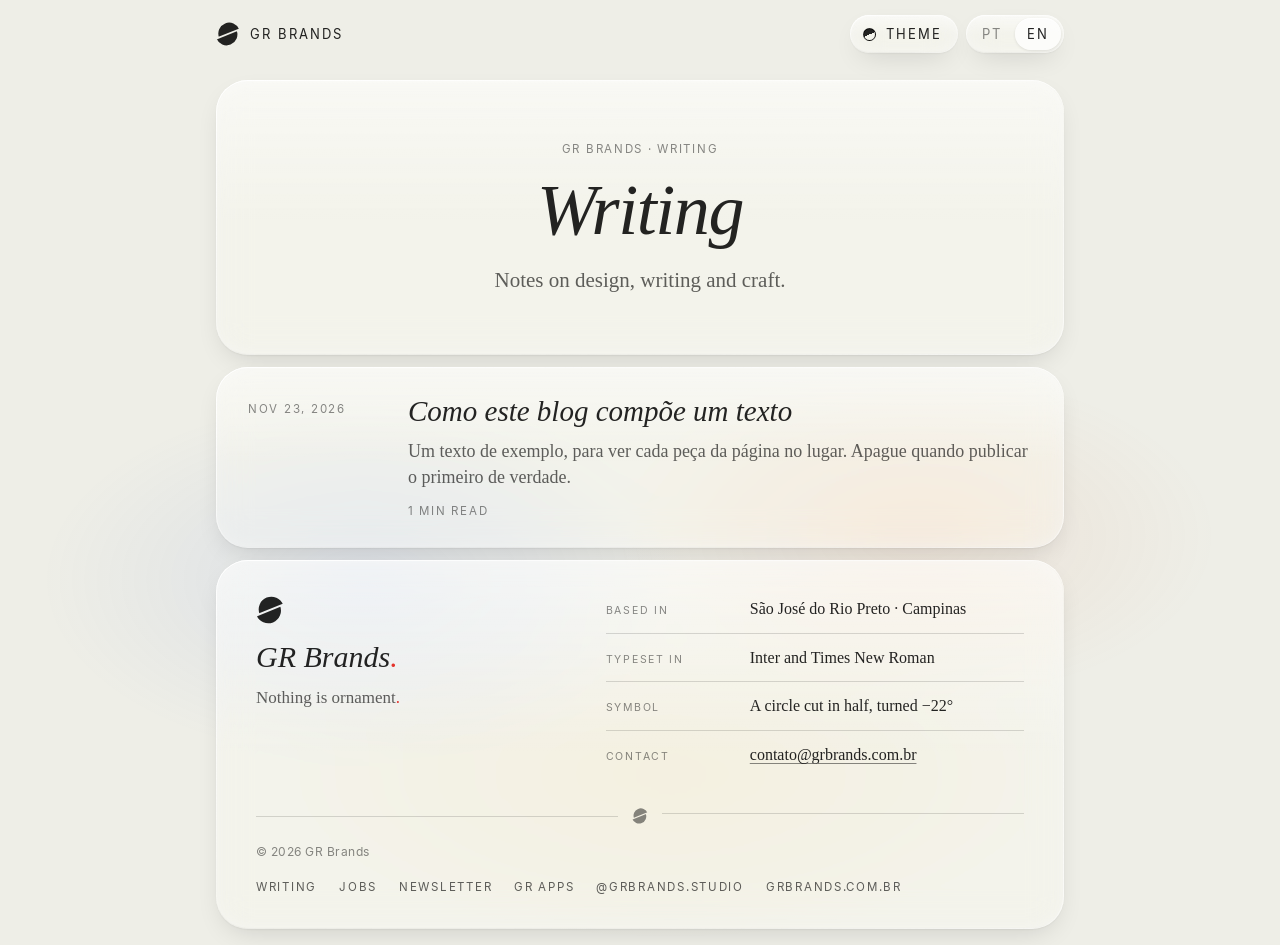
==== commit fabb8958: "Posicionamento "Nada é enfeite." aplicado à página inicial Backup: o site original foi para backup/0" ====
--- a/blog/index.html
+++ b/blog/index.html
@@ -8,7 +8,7 @@
   <meta name="theme-color" content="#EEEEE7" />
   <link rel="icon" type="image/svg+xml" href="../img/favicon.svg" />
   <link rel="preload" href="../fonts/Inter-Regular.woff2" as="font" type="font/woff2" crossorigin />
-  <link rel="stylesheet" href="../style.css" />
+  <link rel="stylesheet" href="../style.css?v=20261123-5" />
   <script>(function(){try{
     var h=document.documentElement,s=null,l=null;
     try{s=localStorage.getItem('grb-theme');l=localStorage.getItem('grb-lang');}catch(e){}
@@ -88,8 +88,8 @@
           </g>
         </g></g>
       </svg>
-        <p class="colophon__name">GR Brands.</p>
-        <p class="colophon__tag" data-i18n="colTag">Estúdio de design e código.</p>
+        <p class="colophon__name">GR Brands<span class="dot">.</span></p>
+        <p class="colophon__tag"><span data-l="pt">Nada é enfeite<span class="dot">.</span></span><span data-l="en" lang="en">Nothing is ornament<span class="dot">.</span></span></p>
       </div>
       <dl class="colophon__specs">
         <div class="colophon__row"><dt data-i18n="colBaseK">Base</dt><dd>São José do Rio Preto · Campinas</dd></div>
@@ -118,8 +118,10 @@
       <p class="colophon__copy">© 2026 GR Brands</p>
       <ul class="colophon__links">
         <li><a href="../blog/" data-i18n="writing">Escritos</a></li>
+        <li><a href="mailto:contato@grbrands.com.br?subject=Vagas" data-i18n="jobs">Vagas</a></li>
+        <li><a href="mailto:contato@grbrands.com.br?subject=Newsletter" data-i18n="newsletter">Newsletter</a></li>
         <li><a href="https://grbrands.com.br/apps/" target="_blank" rel="noopener noreferrer">GR Apps</a></li>
-        <li><a href="https://www.instagram.com/grbrands.studio/" target="_blank" rel="noopener noreferrer">Instagram</a></li>
+        <li><a href="https://www.instagram.com/grbrands.studio/" target="_blank" rel="noopener noreferrer">@grbrands.studio</a></li>
         <li><a href="https://grbrands.com.br/" target="_blank" rel="noopener noreferrer">grbrands.com.br</a></li>
       </ul>
     </div>
@@ -127,7 +129,7 @@
 </div>
 
 <script src="../vendor/marked-12.0.2.min.js" defer></script>
-<script src="../app.js" defer></script>
-<script src="blog.js" defer></script>
+<script src="../app.js?v=20261123-5" defer></script>
+<script src="blog.js?v=20261123-5" defer></script>
 </body>
 </html>
--- a/style.css
+++ b/style.css
@@ -766,3 +766,456 @@
   *, *::before, *::after { transition-duration: .01ms !important; transition-delay: 0s !important; animation-duration: .01ms !important; }
   html.js .reveal { transform: none; }
 }
+
+/* ==========================================================================
+   TESE · "NADA É ENFEITE."
+   Seções da página inicial a partir da estratégia de posicionamento.
+   ========================================================================== */
+
+/* ---------- Idioma em blocos ----------
+   Textos longos vêm em pares: data-l="pt" e data-l="en". Só um aparece. */
+html:not([data-lang="en"]) [data-l="en"],
+html[data-lang="en"] [data-l="pt"] { display: none !important; }
+
+:root {
+  --red: #E4322A;
+  --card-fill: rgba(255, 255, 255, .42);
+  --card-line: rgba(0, 0, 0, .06);
+  --ink: #111111;
+  --ink-text: #F4F4EF;
+}
+html[data-theme="dark"] {
+  --red: #FF4A3F;
+  --card-fill: rgba(255, 255, 255, .045);
+  --card-line: rgba(255, 255, 255, .07);
+  --ink: #F4F4EF;
+  --ink-text: #111111;
+}
+/* O ponto final da marca: o momento em que não há mais nada a tirar. */
+.dot { color: var(--red); }
+
+/* ---------- Hero ---------- */
+.motto {
+  margin: 40px 0 0;
+  font-family: var(--serif);
+  font-weight: 400;
+  font-size: 104px;
+  line-height: .95;
+  letter-spacing: -.035em;
+  text-wrap: balance;
+}
+.hero__sub {
+  margin: 26px auto 0;
+  max-width: 31ch;
+  font-family: var(--serif);
+  font-size: 23px;
+  line-height: 1.38;
+  color: var(--secondary);
+  text-wrap: balance;
+}
+.hero .apps { margin-top: 44px; }
+
+/* Botão principal: tinta chapada, sem vidro. */
+.button-link--ink {
+  border-radius: var(--radius-pill);
+  background: var(--ink);
+  color: var(--ink-text);
+  padding: 0 20px 0 24px;
+  box-shadow: 0 1px 2px rgba(0, 0, 0, .12), 0 10px 24px -12px rgba(0, 0, 0, .45);
+  transition: transform .18s var(--ease);
+}
+.button-link--ink:active { transform: scale(.97); }
+
+/* ---------- Manifesto ----------
+   Bloco chapado: branco no tema claro, preto no escuro. Uma frase por linha. */
+.manifesto {
+  padding: 96px 72px 100px;
+  background: #FFFFFF;
+  color: #141414;
+  box-shadow: 0 1px 2px rgba(0, 0, 0, .04), 0 18px 40px -24px rgba(0, 0, 0, .18);
+}
+html[data-theme="dark"] .manifesto { background: #000000; color: #F2F2EE; box-shadow: 0 0 0 1px rgba(255, 255, 255, .08); }
+.manifesto > div { max-width: 820px; margin: 0 auto; }
+.manifesto > .eyebrow { max-width: 820px; margin: 0 auto 28px; color: inherit; opacity: .5; }
+.manifesto__open {
+  margin: 0 0 48px;
+  font-family: var(--serif);
+  font-style: italic;
+  font-weight: 400;
+  font-size: 68px;
+  line-height: 1;
+  letter-spacing: -.02em;
+}
+.manifesto__stanza { margin: 0 0 1.15em; }
+.manifesto__stanza p,
+.manifesto__sign {
+  margin: 0;
+  font-family: var(--serif);
+  font-size: 33px;
+  line-height: 1.26;
+  letter-spacing: -.008em;
+  text-wrap: pretty;
+}
+.manifesto__stanza p + p { margin-top: .12em; }
+.manifesto__cut { font-style: italic; }
+.manifesto__sign { margin-top: 1.6em; }
+
+/* ---------- Seções ---------- */
+.section { padding: 64px 56px 60px; }
+.section__head { max-width: 720px; margin-bottom: 40px; }
+.section__title {
+  margin: 16px 0 0;
+  font-family: var(--serif);
+  font-style: italic;
+  font-weight: 400;
+  font-size: 48px;
+  line-height: 1.06;
+  letter-spacing: -.015em;
+  text-wrap: balance;
+}
+.section__intro {
+  margin: 18px 0 0;
+  max-width: 40ch;
+  font-family: var(--serif);
+  font-size: 20px;
+  line-height: 1.45;
+  color: var(--secondary);
+  text-wrap: pretty;
+}
+.section__more { margin: 28px 0 0; display: flex; justify-content: center; }
+.subhead {
+  margin: 48px 0 16px;
+  font-family: var(--sans);
+  font-size: 11.5px;
+  font-weight: 400;
+  letter-spacing: .16em;
+  text-transform: uppercase;
+  color: var(--tertiary);
+}
+
+.card {
+  border-radius: 24px;
+  background: var(--card-fill);
+  box-shadow: inset 0 0 0 1px var(--card-line);
+  padding: 28px;
+}
+.grid { display: grid; gap: 12px; }
+.grid--2 { grid-template-columns: repeat(2, minmax(0, 1fr)); }
+.grid--3 { grid-template-columns: repeat(3, minmax(0, 1fr)); }
+.grid--4 { grid-template-columns: repeat(4, minmax(0, 1fr)); }
+
+/* Ficha em linhas (cases, etapas) */
+.spec { margin: 0; }
+.spec__row {
+  display: grid;
+  grid-template-columns: 150px minmax(0, 1fr);
+  gap: 16px;
+  align-items: baseline;
+  padding: 13px 0;
+  border-top: 1px solid var(--hairline);
+}
+.spec dt {
+  font-size: 10.5px;
+  letter-spacing: .16em;
+  text-transform: uppercase;
+  color: var(--tertiary);
+}
+.spec dd { margin: 0; font-family: var(--serif); font-size: 17px; line-height: 1.4; }
+.spec--compact .spec__row { grid-template-columns: 1fr; gap: 6px; padding: 11px 0; }
+.spec--compact dd { font-size: 15.5px; }
+
+/* O que ainda espera dado real. */
+.tbd {
+  display: inline-flex;
+  align-items: center;
+  height: 24px;
+  padding: 0 10px;
+  border: 1px dashed var(--tertiary);
+  border-radius: var(--radius-pill);
+  font-family: var(--sans);
+  font-size: 10.5px;
+  letter-spacing: .14em;
+  text-transform: uppercase;
+  white-space: nowrap;
+  color: var(--tertiary);
+}
+
+/* ---------- Trabalhos ---------- */
+.cases { display: grid; gap: 12px; }
+.case {
+  display: grid;
+  grid-template-columns: 230px minmax(0, 1fr);
+  gap: 40px;
+  align-items: start;
+  padding: 20px 32px 20px 20px;
+}
+.case__shot { margin: 0; }
+.case__shot img,
+.shot img {
+  display: block;
+  width: 100%;
+  height: auto;
+  aspect-ratio: 540 / 760;
+  object-fit: cover;
+  object-position: top;
+  border-radius: 18px;
+  background: var(--card-line);
+}
+.case__body { padding-top: 14px; }
+.case__name {
+  margin: 12px 0 22px;
+  font-family: var(--serif);
+  font-style: italic;
+  font-weight: 400;
+  font-size: 40px;
+  line-height: 1.05;
+}
+.gallery { display: grid; grid-template-columns: repeat(4, minmax(0, 1fr)); gap: 12px; }
+.shot__name { margin: 12px 0 0; font-family: var(--serif); font-style: italic; font-size: 20px; line-height: 1.2; }
+.shot__cat { margin-top: 6px; font-size: 10.5px; }
+
+/* ---------- Serviços ---------- */
+.service { display: flex; flex-direction: column; padding: 30px 30px 26px; }
+.service__enemy {
+  margin: 16px 0 0;
+  font-family: var(--serif);
+  font-style: italic;
+  font-size: 28px;
+  line-height: 1.18;
+  text-wrap: balance;
+}
+.service__desc {
+  margin: 14px 0 0;
+  font-family: var(--serif);
+  font-size: 17px;
+  line-height: 1.5;
+  color: var(--secondary);
+}
+.ticks { margin: 18px 0 22px; display: grid; gap: 9px; }
+.ticks li {
+  position: relative;
+  padding-left: 22px;
+  font-size: 14px;
+  line-height: 1.45;
+  color: var(--secondary);
+}
+.ticks li::before {
+  content: "";
+  position: absolute;
+  left: 0;
+  top: .42em;
+  width: 9px;
+  height: 9px;
+  border-radius: 50%;
+  border: 1px solid currentColor;
+  background: linear-gradient(158deg, currentColor 50%, transparent 50%);
+}
+.service__cta {
+  margin-top: auto;
+  align-self: flex-start;
+  display: inline-flex;
+  align-items: center;
+  min-height: 40px;
+  font-size: 12px;
+  border-bottom: 1px solid var(--hairline);
+}
+
+/* ---------- Processo ---------- */
+.steps { counter-reset: none; }
+.step { display: flex; flex-direction: column; padding: 26px 24px 24px; }
+/* Com subgrid, a ficha e o "o que sai aqui" das quatro etapas ficam na
+   mesma altura, por mais que os textos variem. */
+@supports (grid-template-rows: subgrid) {
+  .steps { grid-auto-rows: auto; }
+  .step { display: grid; grid-row: span 6; grid-template-rows: subgrid; row-gap: 0; align-content: start; }
+  .step .spec { margin-top: 0; }
+}
+.step__n {
+  margin: 0 0 18px;
+  font-family: var(--serif);
+  font-size: 46px;
+  line-height: 1;
+  color: var(--tertiary);
+  font-variant-numeric: oldstyle-nums;
+}
+.step__title { margin: 8px 0 0; font-family: var(--serif); font-style: italic; font-weight: 400; font-size: 28px; line-height: 1.1; }
+.step__desc { margin: 12px 0 16px; font-family: var(--serif); font-size: 16.5px; line-height: 1.5; color: var(--secondary); }
+.step .spec { margin-top: auto; }
+.step__out {
+  margin: 14px 0 0;
+  padding-top: 14px;
+  border-top: 1px solid var(--hairline);
+  font-family: var(--serif);
+  font-style: italic;
+  font-size: 16.5px;
+  line-height: 1.4;
+}
+.step__out-k {
+  display: block;
+  margin-bottom: 6px;
+  font-family: var(--sans);
+  font-style: normal;
+  font-size: 10.5px;
+  letter-spacing: .16em;
+  text-transform: uppercase;
+  color: var(--red);
+}
+
+/* ---------- Sobre ---------- */
+.founder { display: flex; flex-direction: column; gap: 22px; padding: 32px; }
+.founder__top { display: flex; align-items: center; gap: 16px; }
+.half { width: 52px; height: 52px; flex: none; }
+.founder__word { margin: 0; font-family: var(--serif); font-style: italic; font-size: 44px; line-height: 1; }
+.founder__quote { margin: 0; padding: 0; }
+.founder__quote p { margin: 0; font-family: var(--serif); font-size: 25px; line-height: 1.3; text-wrap: balance; }
+.founder__id { display: grid; gap: 8px; }
+.founder__name { margin: 0; font-family: var(--serif); font-weight: 400; font-size: 22px; }
+.founder__bio { margin: 0; font-family: var(--serif); font-size: 17px; line-height: 1.55; color: var(--secondary); }
+.tags { display: flex; flex-wrap: wrap; gap: 6px; margin-top: auto; }
+.tags li {
+  display: inline-flex;
+  align-items: center;
+  height: 30px;
+  padding: 0 12px;
+  border-radius: var(--radius-pill);
+  box-shadow: inset 0 0 0 1px var(--hairline);
+  font-size: 12px;
+  color: var(--secondary);
+}
+
+/* ---------- GR Apps ---------- */
+.app { display: flex; flex-direction: column; gap: 10px; text-decoration: none; padding: 28px 28px 24px; transition: transform .18s var(--ease); }
+.app:active { transform: scale(.985); }
+.app__icon { width: 48px; height: 48px; margin-bottom: 14px; }
+.app__icon svg { width: 100%; height: 100%; }
+.app__name { font-family: var(--serif); font-style: italic; font-size: 28px; line-height: 1.1; }
+.app__desc { font-family: var(--serif); font-size: 16.5px; line-height: 1.5; color: var(--secondary); }
+.app__open { margin-top: auto; padding-top: 14px; }
+
+/* ---------- Contato ---------- */
+.contact { display: grid; grid-template-columns: minmax(0, .9fr) minmax(0, 1.1fr); gap: 56px; align-items: start; }
+.contact__head { margin-bottom: 0; }
+.contact__facts { margin: 32px 0 0; }
+.contact__facts > div {
+  display: grid;
+  grid-template-columns: 110px minmax(0, 1fr);
+  gap: 12px;
+  padding: 12px 0;
+  border-top: 1px solid var(--hairline);
+}
+.contact__facts dt { font-size: 10.5px; letter-spacing: .16em; text-transform: uppercase; color: var(--tertiary); padding-top: 3px; }
+.contact__facts dd { margin: 0; font-family: var(--serif); font-size: 16.5px; }
+.contact__facts a { text-decoration: underline; text-decoration-thickness: 1px; text-underline-offset: .18em; text-decoration-color: var(--tertiary); }
+
+.form { display: grid; gap: 22px; }
+.form__group { display: grid; gap: 10px; margin: 0; padding: 0; border: 0; min-width: 0; }
+.form__label {
+  padding: 0;
+  font-size: 11px;
+  letter-spacing: .16em;
+  text-transform: uppercase;
+  color: var(--tertiary);
+}
+.form__row { display: grid; grid-template-columns: 1fr 1fr; gap: 12px; }
+.field {
+  width: 100%;
+  height: 52px;
+  padding: 0 16px;
+  border: 0;
+  border-radius: 16px;
+  background: var(--card-fill);
+  box-shadow: inset 0 0 0 1px var(--hairline);
+  color: var(--primary);
+  font: 16px/1.4 var(--sans);
+  -webkit-appearance: none;
+  appearance: none;
+}
+textarea.field { height: auto; min-height: 120px; padding: 14px 16px; resize: vertical; }
+select.field {
+  padding-right: 44px;
+  background-image: url("data:image/svg+xml,%3Csvg xmlns='http://www.w3.org/2000/svg' width='12' height='12' viewBox='0 0 24 24' fill='none' stroke='%23888' stroke-width='2' stroke-linecap='round' stroke-linejoin='round'%3E%3Cpath d='m6 9 6 6 6-6'/%3E%3C/svg%3E");
+  background-repeat: no-repeat;
+  background-position: right 18px center;
+}
+.field:focus-visible { outline: 2px solid var(--focus); outline-offset: 2px; }
+
+.chips { display: flex; flex-wrap: wrap; gap: 8px; }
+.chip { position: relative; }
+.chip input { position: absolute; opacity: 0; width: 1px; height: 1px; }
+.chip > span {
+  display: inline-flex;
+  align-items: center;
+  height: 44px;
+  padding: 0 18px;
+  border-radius: var(--radius-pill);
+  background: var(--card-fill);
+  box-shadow: inset 0 0 0 1px var(--hairline);
+  font-size: 14px;
+  cursor: pointer;
+  transition: background-color .2s var(--ease), color .2s var(--ease);
+}
+.chip input:checked + span { background: var(--ink); color: var(--ink-text); box-shadow: none; }
+.chip input:focus-visible + span { outline: 2px solid var(--focus); outline-offset: 2px; }
+
+.form__error { margin: 0; font-family: var(--serif); font-style: italic; font-size: 17px; color: var(--red); }
+.form__error[hidden] { display: none; }
+.form__actions { display: flex; align-items: center; flex-wrap: wrap; gap: 14px 22px; }
+.form__alt {
+  font-size: 14px;
+  color: var(--secondary);
+  text-decoration: underline;
+  text-decoration-thickness: 1px;
+  text-underline-offset: .2em;
+  text-decoration-color: var(--hairline);
+}
+
+/* ---------- Entrada por rolagem ---------- */
+html.js .reveal-scroll {
+  opacity: 0;
+  transform: translateY(16px);
+  transition: opacity .8s var(--ease), transform 1s cubic-bezier(.2, .8, .2, 1);
+}
+html.js .reveal-scroll.is-in { opacity: 1; transform: none; }
+
+/* ---------- Telas menores ---------- */
+@media (max-width: 999px) {
+  .grid--4 { grid-template-columns: repeat(2, minmax(0, 1fr)); }
+  .grid--3 { grid-template-columns: 1fr; }
+  .gallery { grid-template-columns: repeat(2, minmax(0, 1fr)); }
+  .contact { grid-template-columns: 1fr; gap: 36px; }
+}
+@media (max-width: 799px) {
+  .motto { font-size: 64px; margin-top: 32px; }
+  .hero__sub { font-size: 20px; }
+  .hero .apps { margin-top: 36px; }
+
+  .navpanel { display: grid; grid-template-columns: 1fr 1fr; padding: 6px; gap: 0; }
+  .navpanel .mono-link,
+  .navpanel .mono-link + .mono-link,
+  .navpanel .mono-link:first-child,
+  .navpanel .mono-link:last-child { height: 52px; border-radius: 18px; box-shadow: none; }
+  .navpanel .mono-link:last-child:nth-child(odd) { grid-column: 1 / -1; }
+
+  .manifesto { padding: 52px 24px 56px; }
+  .manifesto__open { font-size: 44px; margin-bottom: 32px; }
+  .manifesto__stanza p, .manifesto__sign { font-size: 24px; line-height: 1.3; }
+
+  .section { padding: 40px 20px 32px; }
+  .section__head { margin-bottom: 28px; }
+  .section__title { font-size: 36px; }
+  .section__intro { font-size: 18px; }
+
+  .grid--2, .grid--4 { grid-template-columns: 1fr; }
+  .card { padding: 22px; }
+  .case { grid-template-columns: 1fr; gap: 0; padding: 12px 12px 4px; }
+  .case__shot img { aspect-ratio: 540 / 600; }
+  .case__body { padding: 20px 10px 10px; }
+  .case__name { font-size: 34px; margin-bottom: 14px; }
+  .spec__row { grid-template-columns: 112px minmax(0, 1fr); gap: 12px; }
+  .service__enemy { font-size: 25px; }
+  .founder { padding: 24px; }
+  .founder__word { font-size: 38px; }
+  .founder__quote p { font-size: 22px; }
+  .form__row { grid-template-columns: 1fr; }
+  .form__actions .button-link--ink { width: 100%; height: 54px; }
+}
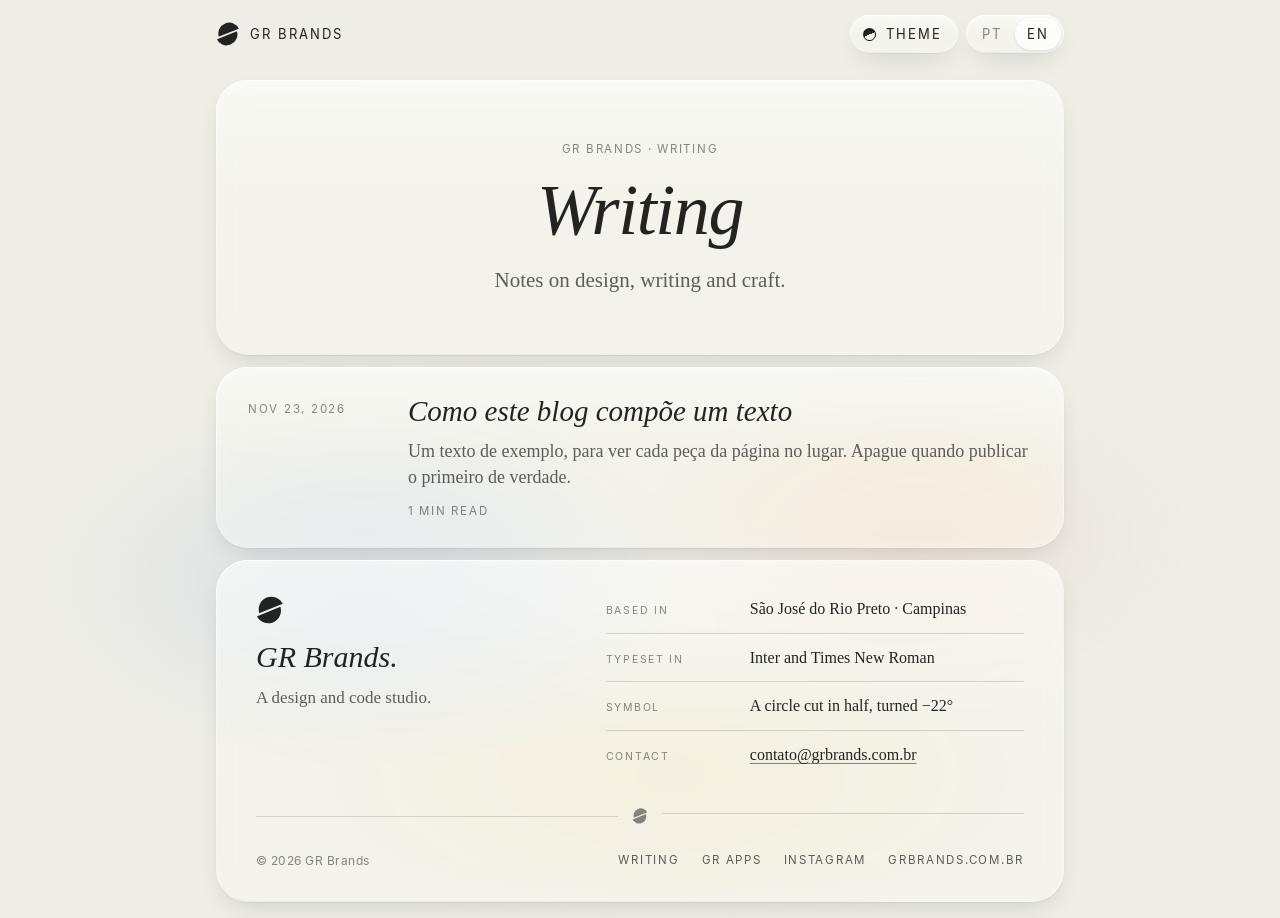
==== commit fb144955: "Restaura backup/02-modelo-blog na raiz; "Nada é enfeite." vai para backup/03 - Raiz volta a ser o mo" ====
--- a/blog/index.html
+++ b/blog/index.html
@@ -8,7 +8,7 @@
   <meta name="theme-color" content="#EEEEE7" />
   <link rel="icon" type="image/svg+xml" href="../img/favicon.svg" />
   <link rel="preload" href="../fonts/Inter-Regular.woff2" as="font" type="font/woff2" crossorigin />
-  <link rel="stylesheet" href="../style.css?v=20261123-5" />
+  <link rel="stylesheet" href="../style.css?v=20261123-6" />
   <script>(function(){try{
     var h=document.documentElement,s=null,l=null;
     try{s=localStorage.getItem('grb-theme');l=localStorage.getItem('grb-lang');}catch(e){}
@@ -88,8 +88,8 @@
           </g>
         </g></g>
       </svg>
-        <p class="colophon__name">GR Brands<span class="dot">.</span></p>
-        <p class="colophon__tag"><span data-l="pt">Nada é enfeite<span class="dot">.</span></span><span data-l="en" lang="en">Nothing is ornament<span class="dot">.</span></span></p>
+        <p class="colophon__name">GR Brands.</p>
+        <p class="colophon__tag" data-i18n="colTag">Estúdio de design e código.</p>
       </div>
       <dl class="colophon__specs">
         <div class="colophon__row"><dt data-i18n="colBaseK">Base</dt><dd>São José do Rio Preto · Campinas</dd></div>
@@ -118,10 +118,8 @@
       <p class="colophon__copy">© 2026 GR Brands</p>
       <ul class="colophon__links">
         <li><a href="../blog/" data-i18n="writing">Escritos</a></li>
-        <li><a href="mailto:contato@grbrands.com.br?subject=Vagas" data-i18n="jobs">Vagas</a></li>
-        <li><a href="mailto:contato@grbrands.com.br?subject=Newsletter" data-i18n="newsletter">Newsletter</a></li>
         <li><a href="https://grbrands.com.br/apps/" target="_blank" rel="noopener noreferrer">GR Apps</a></li>
-        <li><a href="https://www.instagram.com/grbrands.studio/" target="_blank" rel="noopener noreferrer">@grbrands.studio</a></li>
+        <li><a href="https://www.instagram.com/grbrands.studio/" target="_blank" rel="noopener noreferrer">Instagram</a></li>
         <li><a href="https://grbrands.com.br/" target="_blank" rel="noopener noreferrer">grbrands.com.br</a></li>
       </ul>
     </div>
@@ -129,7 +127,7 @@
 </div>
 
 <script src="../vendor/marked-12.0.2.min.js" defer></script>
-<script src="../app.js?v=20261123-5" defer></script>
-<script src="blog.js?v=20261123-5" defer></script>
+<script src="../app.js?v=20261123-6" defer></script>
+<script src="blog.js?v=20261123-6" defer></script>
 </body>
 </html>
--- a/style.css
+++ b/style.css
@@ -766,456 +766,3 @@
   *, *::before, *::after { transition-duration: .01ms !important; transition-delay: 0s !important; animation-duration: .01ms !important; }
   html.js .reveal { transform: none; }
 }
-
-/* ==========================================================================
-   TESE · "NADA É ENFEITE."
-   Seções da página inicial a partir da estratégia de posicionamento.
-   ========================================================================== */
-
-/* ---------- Idioma em blocos ----------
-   Textos longos vêm em pares: data-l="pt" e data-l="en". Só um aparece. */
-html:not([data-lang="en"]) [data-l="en"],
-html[data-lang="en"] [data-l="pt"] { display: none !important; }
-
-:root {
-  --red: #E4322A;
-  --card-fill: rgba(255, 255, 255, .42);
-  --card-line: rgba(0, 0, 0, .06);
-  --ink: #111111;
-  --ink-text: #F4F4EF;
-}
-html[data-theme="dark"] {
-  --red: #FF4A3F;
-  --card-fill: rgba(255, 255, 255, .045);
-  --card-line: rgba(255, 255, 255, .07);
-  --ink: #F4F4EF;
-  --ink-text: #111111;
-}
-/* O ponto final da marca: o momento em que não há mais nada a tirar. */
-.dot { color: var(--red); }
-
-/* ---------- Hero ---------- */
-.motto {
-  margin: 40px 0 0;
-  font-family: var(--serif);
-  font-weight: 400;
-  font-size: 104px;
-  line-height: .95;
-  letter-spacing: -.035em;
-  text-wrap: balance;
-}
-.hero__sub {
-  margin: 26px auto 0;
-  max-width: 31ch;
-  font-family: var(--serif);
-  font-size: 23px;
-  line-height: 1.38;
-  color: var(--secondary);
-  text-wrap: balance;
-}
-.hero .apps { margin-top: 44px; }
-
-/* Botão principal: tinta chapada, sem vidro. */
-.button-link--ink {
-  border-radius: var(--radius-pill);
-  background: var(--ink);
-  color: var(--ink-text);
-  padding: 0 20px 0 24px;
-  box-shadow: 0 1px 2px rgba(0, 0, 0, .12), 0 10px 24px -12px rgba(0, 0, 0, .45);
-  transition: transform .18s var(--ease);
-}
-.button-link--ink:active { transform: scale(.97); }
-
-/* ---------- Manifesto ----------
-   Bloco chapado: branco no tema claro, preto no escuro. Uma frase por linha. */
-.manifesto {
-  padding: 96px 72px 100px;
-  background: #FFFFFF;
-  color: #141414;
-  box-shadow: 0 1px 2px rgba(0, 0, 0, .04), 0 18px 40px -24px rgba(0, 0, 0, .18);
-}
-html[data-theme="dark"] .manifesto { background: #000000; color: #F2F2EE; box-shadow: 0 0 0 1px rgba(255, 255, 255, .08); }
-.manifesto > div { max-width: 820px; margin: 0 auto; }
-.manifesto > .eyebrow { max-width: 820px; margin: 0 auto 28px; color: inherit; opacity: .5; }
-.manifesto__open {
-  margin: 0 0 48px;
-  font-family: var(--serif);
-  font-style: italic;
-  font-weight: 400;
-  font-size: 68px;
-  line-height: 1;
-  letter-spacing: -.02em;
-}
-.manifesto__stanza { margin: 0 0 1.15em; }
-.manifesto__stanza p,
-.manifesto__sign {
-  margin: 0;
-  font-family: var(--serif);
-  font-size: 33px;
-  line-height: 1.26;
-  letter-spacing: -.008em;
-  text-wrap: pretty;
-}
-.manifesto__stanza p + p { margin-top: .12em; }
-.manifesto__cut { font-style: italic; }
-.manifesto__sign { margin-top: 1.6em; }
-
-/* ---------- Seções ---------- */
-.section { padding: 64px 56px 60px; }
-.section__head { max-width: 720px; margin-bottom: 40px; }
-.section__title {
-  margin: 16px 0 0;
-  font-family: var(--serif);
-  font-style: italic;
-  font-weight: 400;
-  font-size: 48px;
-  line-height: 1.06;
-  letter-spacing: -.015em;
-  text-wrap: balance;
-}
-.section__intro {
-  margin: 18px 0 0;
-  max-width: 40ch;
-  font-family: var(--serif);
-  font-size: 20px;
-  line-height: 1.45;
-  color: var(--secondary);
-  text-wrap: pretty;
-}
-.section__more { margin: 28px 0 0; display: flex; justify-content: center; }
-.subhead {
-  margin: 48px 0 16px;
-  font-family: var(--sans);
-  font-size: 11.5px;
-  font-weight: 400;
-  letter-spacing: .16em;
-  text-transform: uppercase;
-  color: var(--tertiary);
-}
-
-.card {
-  border-radius: 24px;
-  background: var(--card-fill);
-  box-shadow: inset 0 0 0 1px var(--card-line);
-  padding: 28px;
-}
-.grid { display: grid; gap: 12px; }
-.grid--2 { grid-template-columns: repeat(2, minmax(0, 1fr)); }
-.grid--3 { grid-template-columns: repeat(3, minmax(0, 1fr)); }
-.grid--4 { grid-template-columns: repeat(4, minmax(0, 1fr)); }
-
-/* Ficha em linhas (cases, etapas) */
-.spec { margin: 0; }
-.spec__row {
-  display: grid;
-  grid-template-columns: 150px minmax(0, 1fr);
-  gap: 16px;
-  align-items: baseline;
-  padding: 13px 0;
-  border-top: 1px solid var(--hairline);
-}
-.spec dt {
-  font-size: 10.5px;
-  letter-spacing: .16em;
-  text-transform: uppercase;
-  color: var(--tertiary);
-}
-.spec dd { margin: 0; font-family: var(--serif); font-size: 17px; line-height: 1.4; }
-.spec--compact .spec__row { grid-template-columns: 1fr; gap: 6px; padding: 11px 0; }
-.spec--compact dd { font-size: 15.5px; }
-
-/* O que ainda espera dado real. */
-.tbd {
-  display: inline-flex;
-  align-items: center;
-  height: 24px;
-  padding: 0 10px;
-  border: 1px dashed var(--tertiary);
-  border-radius: var(--radius-pill);
-  font-family: var(--sans);
-  font-size: 10.5px;
-  letter-spacing: .14em;
-  text-transform: uppercase;
-  white-space: nowrap;
-  color: var(--tertiary);
-}
-
-/* ---------- Trabalhos ---------- */
-.cases { display: grid; gap: 12px; }
-.case {
-  display: grid;
-  grid-template-columns: 230px minmax(0, 1fr);
-  gap: 40px;
-  align-items: start;
-  padding: 20px 32px 20px 20px;
-}
-.case__shot { margin: 0; }
-.case__shot img,
-.shot img {
-  display: block;
-  width: 100%;
-  height: auto;
-  aspect-ratio: 540 / 760;
-  object-fit: cover;
-  object-position: top;
-  border-radius: 18px;
-  background: var(--card-line);
-}
-.case__body { padding-top: 14px; }
-.case__name {
-  margin: 12px 0 22px;
-  font-family: var(--serif);
-  font-style: italic;
-  font-weight: 400;
-  font-size: 40px;
-  line-height: 1.05;
-}
-.gallery { display: grid; grid-template-columns: repeat(4, minmax(0, 1fr)); gap: 12px; }
-.shot__name { margin: 12px 0 0; font-family: var(--serif); font-style: italic; font-size: 20px; line-height: 1.2; }
-.shot__cat { margin-top: 6px; font-size: 10.5px; }
-
-/* ---------- Serviços ---------- */
-.service { display: flex; flex-direction: column; padding: 30px 30px 26px; }
-.service__enemy {
-  margin: 16px 0 0;
-  font-family: var(--serif);
-  font-style: italic;
-  font-size: 28px;
-  line-height: 1.18;
-  text-wrap: balance;
-}
-.service__desc {
-  margin: 14px 0 0;
-  font-family: var(--serif);
-  font-size: 17px;
-  line-height: 1.5;
-  color: var(--secondary);
-}
-.ticks { margin: 18px 0 22px; display: grid; gap: 9px; }
-.ticks li {
-  position: relative;
-  padding-left: 22px;
-  font-size: 14px;
-  line-height: 1.45;
-  color: var(--secondary);
-}
-.ticks li::before {
-  content: "";
-  position: absolute;
-  left: 0;
-  top: .42em;
-  width: 9px;
-  height: 9px;
-  border-radius: 50%;
-  border: 1px solid currentColor;
-  background: linear-gradient(158deg, currentColor 50%, transparent 50%);
-}
-.service__cta {
-  margin-top: auto;
-  align-self: flex-start;
-  display: inline-flex;
-  align-items: center;
-  min-height: 40px;
-  font-size: 12px;
-  border-bottom: 1px solid var(--hairline);
-}
-
-/* ---------- Processo ---------- */
-.steps { counter-reset: none; }
-.step { display: flex; flex-direction: column; padding: 26px 24px 24px; }
-/* Com subgrid, a ficha e o "o que sai aqui" das quatro etapas ficam na
-   mesma altura, por mais que os textos variem. */
-@supports (grid-template-rows: subgrid) {
-  .steps { grid-auto-rows: auto; }
-  .step { display: grid; grid-row: span 6; grid-template-rows: subgrid; row-gap: 0; align-content: start; }
-  .step .spec { margin-top: 0; }
-}
-.step__n {
-  margin: 0 0 18px;
-  font-family: var(--serif);
-  font-size: 46px;
-  line-height: 1;
-  color: var(--tertiary);
-  font-variant-numeric: oldstyle-nums;
-}
-.step__title { margin: 8px 0 0; font-family: var(--serif); font-style: italic; font-weight: 400; font-size: 28px; line-height: 1.1; }
-.step__desc { margin: 12px 0 16px; font-family: var(--serif); font-size: 16.5px; line-height: 1.5; color: var(--secondary); }
-.step .spec { margin-top: auto; }
-.step__out {
-  margin: 14px 0 0;
-  padding-top: 14px;
-  border-top: 1px solid var(--hairline);
-  font-family: var(--serif);
-  font-style: italic;
-  font-size: 16.5px;
-  line-height: 1.4;
-}
-.step__out-k {
-  display: block;
-  margin-bottom: 6px;
-  font-family: var(--sans);
-  font-style: normal;
-  font-size: 10.5px;
-  letter-spacing: .16em;
-  text-transform: uppercase;
-  color: var(--red);
-}
-
-/* ---------- Sobre ---------- */
-.founder { display: flex; flex-direction: column; gap: 22px; padding: 32px; }
-.founder__top { display: flex; align-items: center; gap: 16px; }
-.half { width: 52px; height: 52px; flex: none; }
-.founder__word { margin: 0; font-family: var(--serif); font-style: italic; font-size: 44px; line-height: 1; }
-.founder__quote { margin: 0; padding: 0; }
-.founder__quote p { margin: 0; font-family: var(--serif); font-size: 25px; line-height: 1.3; text-wrap: balance; }
-.founder__id { display: grid; gap: 8px; }
-.founder__name { margin: 0; font-family: var(--serif); font-weight: 400; font-size: 22px; }
-.founder__bio { margin: 0; font-family: var(--serif); font-size: 17px; line-height: 1.55; color: var(--secondary); }
-.tags { display: flex; flex-wrap: wrap; gap: 6px; margin-top: auto; }
-.tags li {
-  display: inline-flex;
-  align-items: center;
-  height: 30px;
-  padding: 0 12px;
-  border-radius: var(--radius-pill);
-  box-shadow: inset 0 0 0 1px var(--hairline);
-  font-size: 12px;
-  color: var(--secondary);
-}
-
-/* ---------- GR Apps ---------- */
-.app { display: flex; flex-direction: column; gap: 10px; text-decoration: none; padding: 28px 28px 24px; transition: transform .18s var(--ease); }
-.app:active { transform: scale(.985); }
-.app__icon { width: 48px; height: 48px; margin-bottom: 14px; }
-.app__icon svg { width: 100%; height: 100%; }
-.app__name { font-family: var(--serif); font-style: italic; font-size: 28px; line-height: 1.1; }
-.app__desc { font-family: var(--serif); font-size: 16.5px; line-height: 1.5; color: var(--secondary); }
-.app__open { margin-top: auto; padding-top: 14px; }
-
-/* ---------- Contato ---------- */
-.contact { display: grid; grid-template-columns: minmax(0, .9fr) minmax(0, 1.1fr); gap: 56px; align-items: start; }
-.contact__head { margin-bottom: 0; }
-.contact__facts { margin: 32px 0 0; }
-.contact__facts > div {
-  display: grid;
-  grid-template-columns: 110px minmax(0, 1fr);
-  gap: 12px;
-  padding: 12px 0;
-  border-top: 1px solid var(--hairline);
-}
-.contact__facts dt { font-size: 10.5px; letter-spacing: .16em; text-transform: uppercase; color: var(--tertiary); padding-top: 3px; }
-.contact__facts dd { margin: 0; font-family: var(--serif); font-size: 16.5px; }
-.contact__facts a { text-decoration: underline; text-decoration-thickness: 1px; text-underline-offset: .18em; text-decoration-color: var(--tertiary); }
-
-.form { display: grid; gap: 22px; }
-.form__group { display: grid; gap: 10px; margin: 0; padding: 0; border: 0; min-width: 0; }
-.form__label {
-  padding: 0;
-  font-size: 11px;
-  letter-spacing: .16em;
-  text-transform: uppercase;
-  color: var(--tertiary);
-}
-.form__row { display: grid; grid-template-columns: 1fr 1fr; gap: 12px; }
-.field {
-  width: 100%;
-  height: 52px;
-  padding: 0 16px;
-  border: 0;
-  border-radius: 16px;
-  background: var(--card-fill);
-  box-shadow: inset 0 0 0 1px var(--hairline);
-  color: var(--primary);
-  font: 16px/1.4 var(--sans);
-  -webkit-appearance: none;
-  appearance: none;
-}
-textarea.field { height: auto; min-height: 120px; padding: 14px 16px; resize: vertical; }
-select.field {
-  padding-right: 44px;
-  background-image: url("data:image/svg+xml,%3Csvg xmlns='http://www.w3.org/2000/svg' width='12' height='12' viewBox='0 0 24 24' fill='none' stroke='%23888' stroke-width='2' stroke-linecap='round' stroke-linejoin='round'%3E%3Cpath d='m6 9 6 6 6-6'/%3E%3C/svg%3E");
-  background-repeat: no-repeat;
-  background-position: right 18px center;
-}
-.field:focus-visible { outline: 2px solid var(--focus); outline-offset: 2px; }
-
-.chips { display: flex; flex-wrap: wrap; gap: 8px; }
-.chip { position: relative; }
-.chip input { position: absolute; opacity: 0; width: 1px; height: 1px; }
-.chip > span {
-  display: inline-flex;
-  align-items: center;
-  height: 44px;
-  padding: 0 18px;
-  border-radius: var(--radius-pill);
-  background: var(--card-fill);
-  box-shadow: inset 0 0 0 1px var(--hairline);
-  font-size: 14px;
-  cursor: pointer;
-  transition: background-color .2s var(--ease), color .2s var(--ease);
-}
-.chip input:checked + span { background: var(--ink); color: var(--ink-text); box-shadow: none; }
-.chip input:focus-visible + span { outline: 2px solid var(--focus); outline-offset: 2px; }
-
-.form__error { margin: 0; font-family: var(--serif); font-style: italic; font-size: 17px; color: var(--red); }
-.form__error[hidden] { display: none; }
-.form__actions { display: flex; align-items: center; flex-wrap: wrap; gap: 14px 22px; }
-.form__alt {
-  font-size: 14px;
-  color: var(--secondary);
-  text-decoration: underline;
-  text-decoration-thickness: 1px;
-  text-underline-offset: .2em;
-  text-decoration-color: var(--hairline);
-}
-
-/* ---------- Entrada por rolagem ---------- */
-html.js .reveal-scroll {
-  opacity: 0;
-  transform: translateY(16px);
-  transition: opacity .8s var(--ease), transform 1s cubic-bezier(.2, .8, .2, 1);
-}
-html.js .reveal-scroll.is-in { opacity: 1; transform: none; }
-
-/* ---------- Telas menores ---------- */
-@media (max-width: 999px) {
-  .grid--4 { grid-template-columns: repeat(2, minmax(0, 1fr)); }
-  .grid--3 { grid-template-columns: 1fr; }
-  .gallery { grid-template-columns: repeat(2, minmax(0, 1fr)); }
-  .contact { grid-template-columns: 1fr; gap: 36px; }
-}
-@media (max-width: 799px) {
-  .motto { font-size: 64px; margin-top: 32px; }
-  .hero__sub { font-size: 20px; }
-  .hero .apps { margin-top: 36px; }
-
-  .navpanel { display: grid; grid-template-columns: 1fr 1fr; padding: 6px; gap: 0; }
-  .navpanel .mono-link,
-  .navpanel .mono-link + .mono-link,
-  .navpanel .mono-link:first-child,
-  .navpanel .mono-link:last-child { height: 52px; border-radius: 18px; box-shadow: none; }
-  .navpanel .mono-link:last-child:nth-child(odd) { grid-column: 1 / -1; }
-
-  .manifesto { padding: 52px 24px 56px; }
-  .manifesto__open { font-size: 44px; margin-bottom: 32px; }
-  .manifesto__stanza p, .manifesto__sign { font-size: 24px; line-height: 1.3; }
-
-  .section { padding: 40px 20px 32px; }
-  .section__head { margin-bottom: 28px; }
-  .section__title { font-size: 36px; }
-  .section__intro { font-size: 18px; }
-
-  .grid--2, .grid--4 { grid-template-columns: 1fr; }
-  .card { padding: 22px; }
-  .case { grid-template-columns: 1fr; gap: 0; padding: 12px 12px 4px; }
-  .case__shot img { aspect-ratio: 540 / 600; }
-  .case__body { padding: 20px 10px 10px; }
-  .case__name { font-size: 34px; margin-bottom: 14px; }
-  .spec__row { grid-template-columns: 112px minmax(0, 1fr); gap: 12px; }
-  .service__enemy { font-size: 25px; }
-  .founder { padding: 24px; }
-  .founder__word { font-size: 38px; }
-  .founder__quote p { font-size: 22px; }
-  .form__row { grid-template-columns: 1fr; }
-  .form__actions .button-link--ink { width: 100%; height: 54px; }
-}
